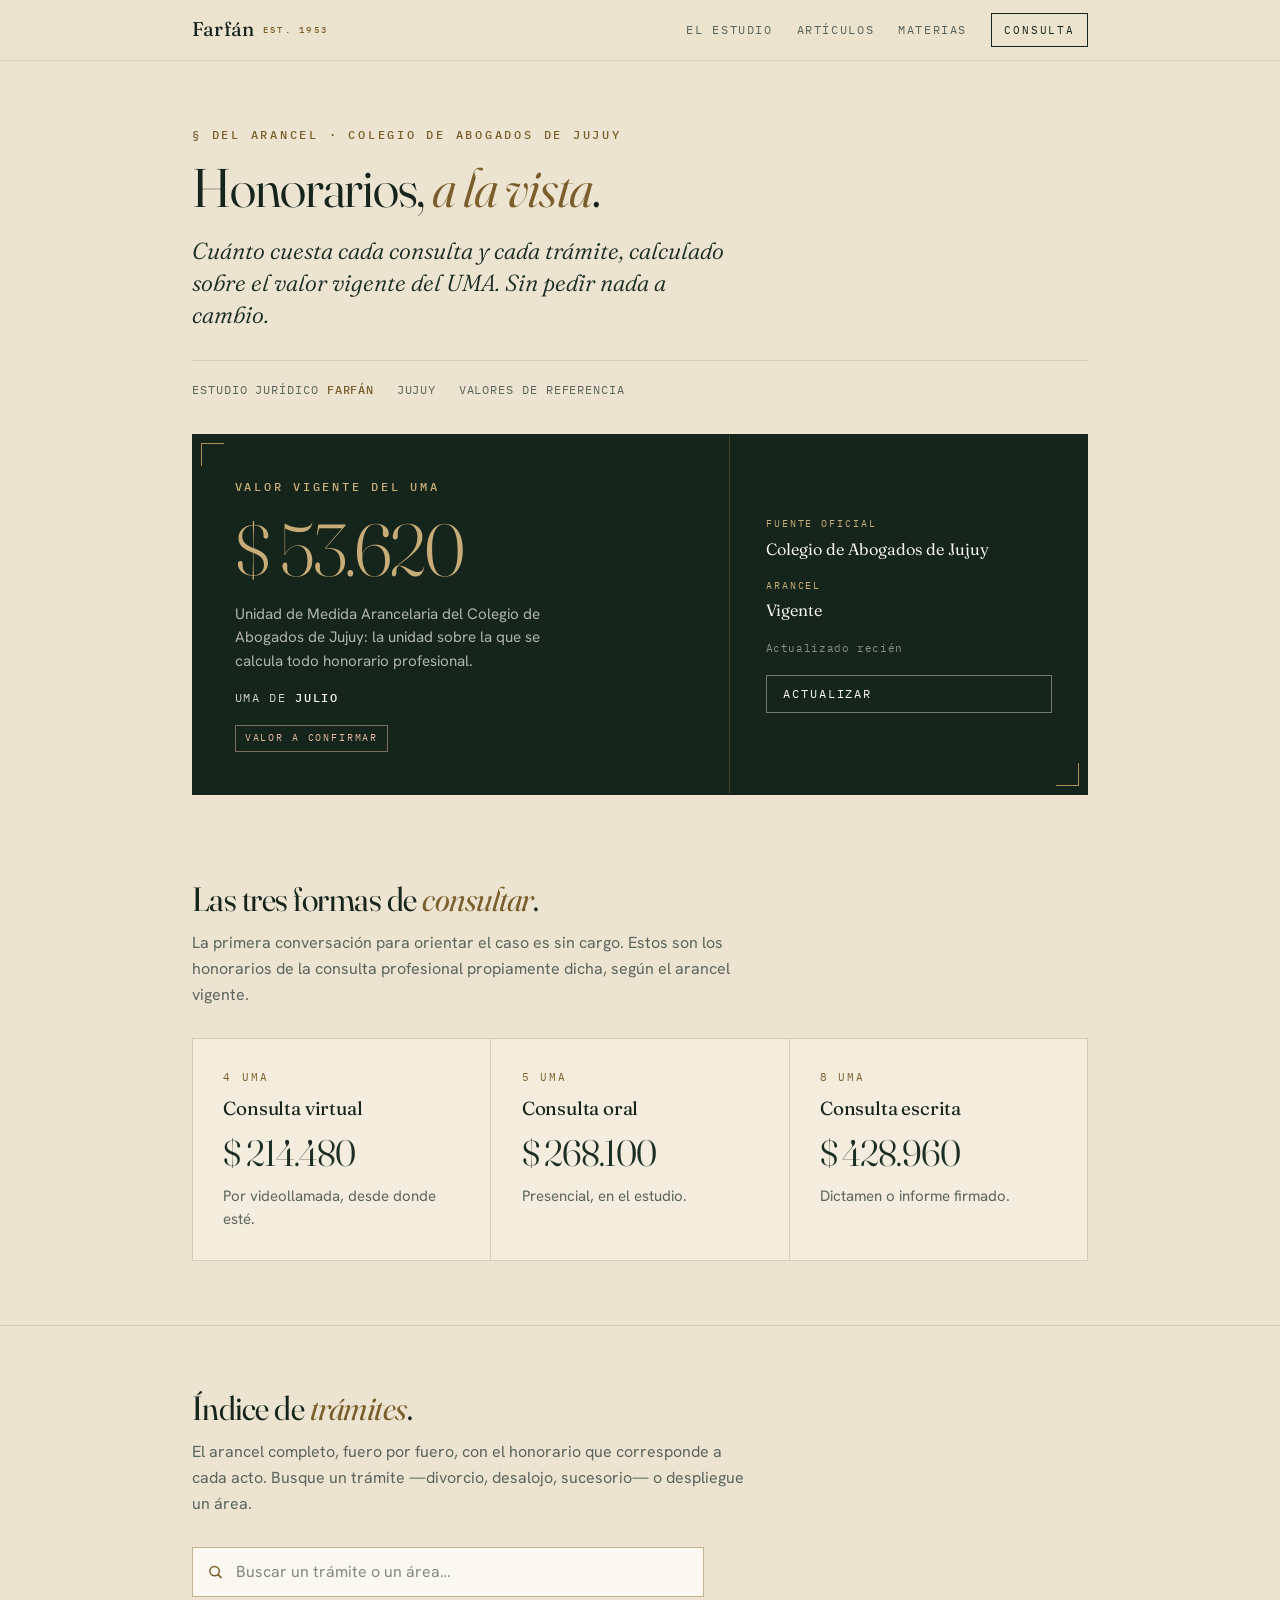
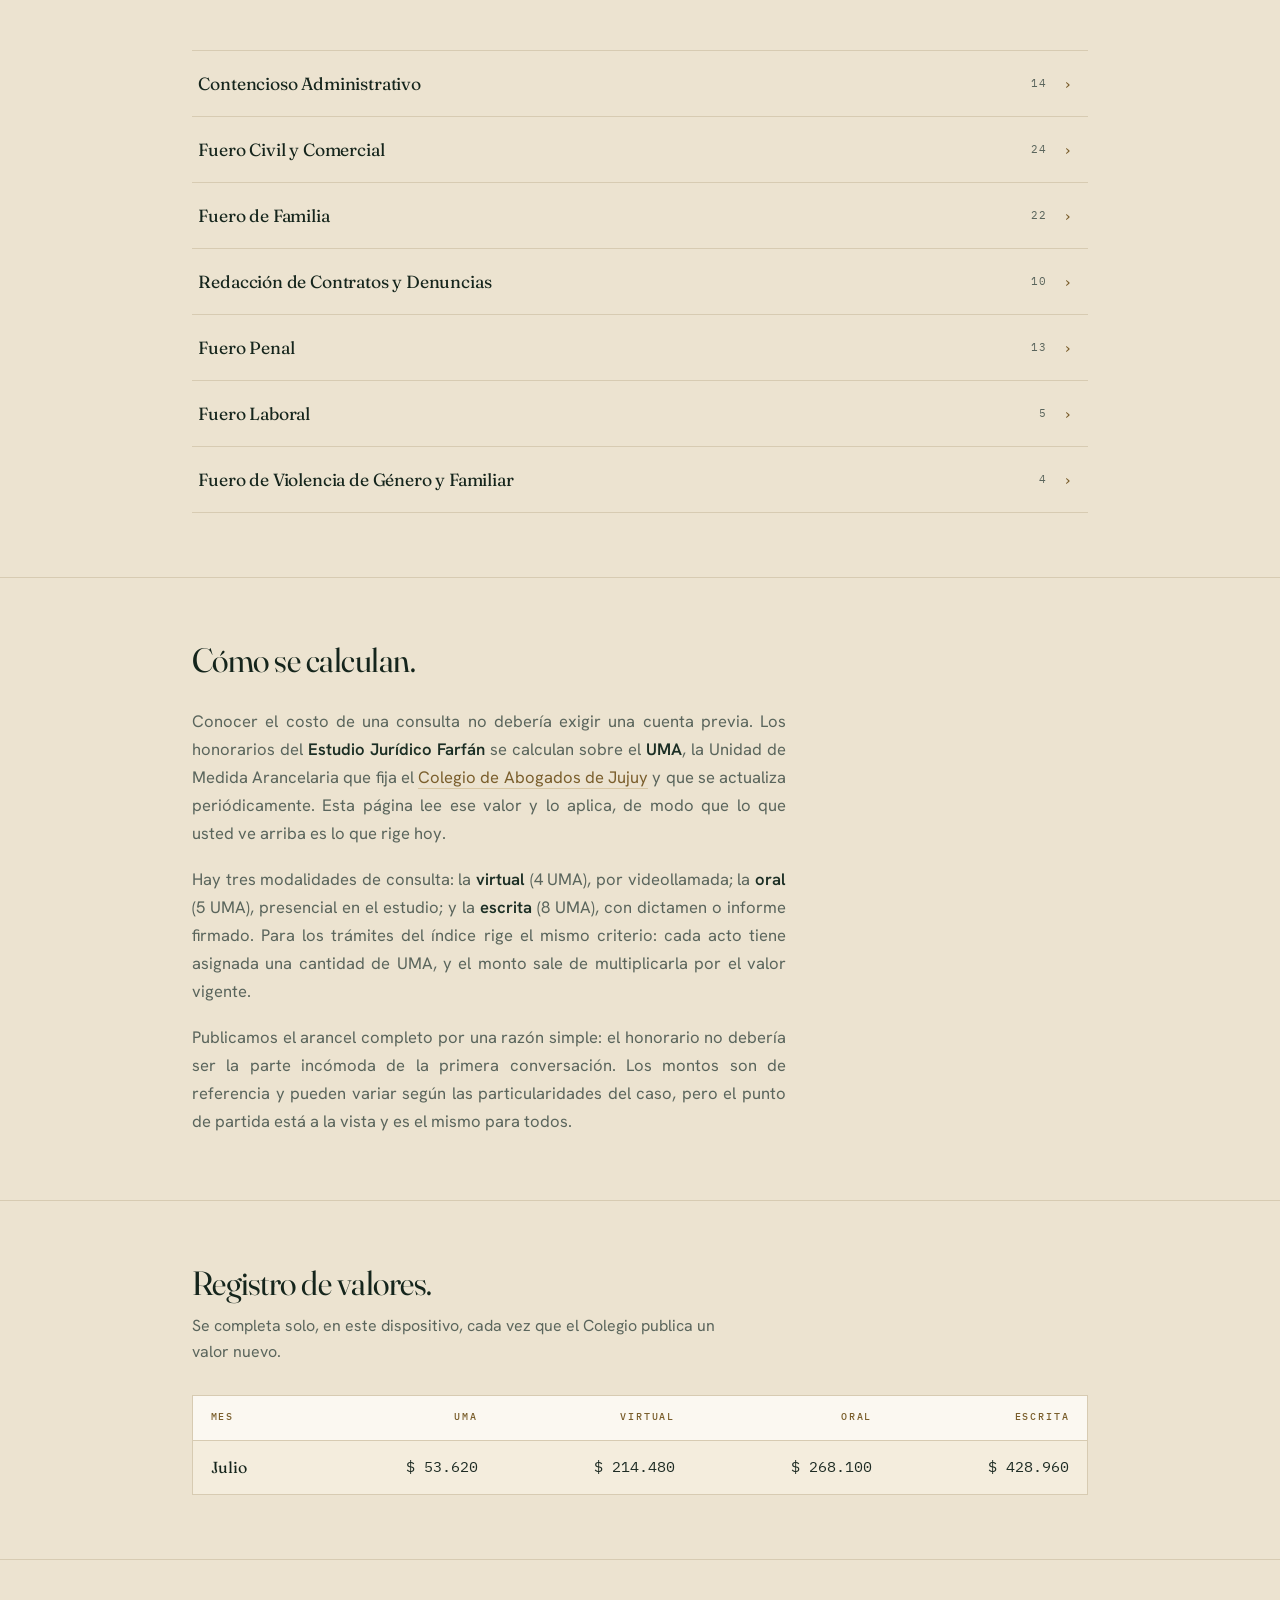
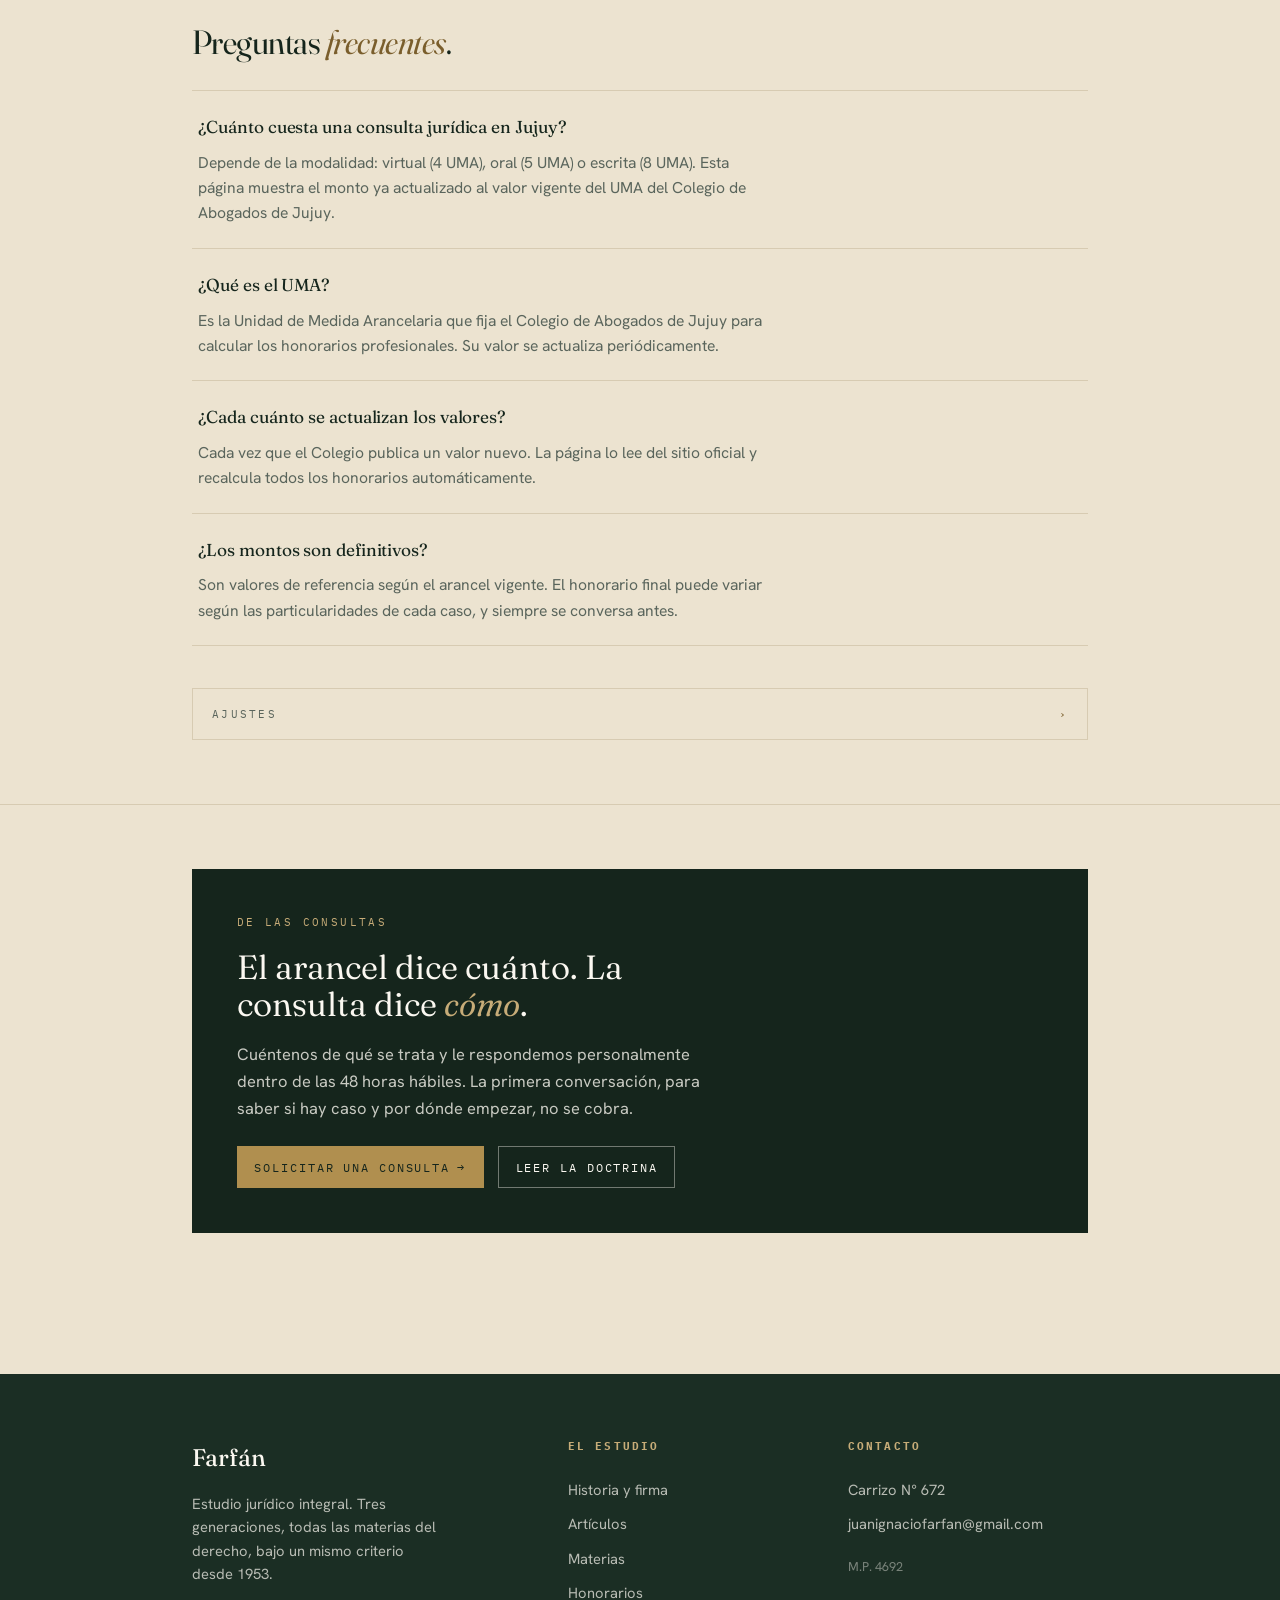
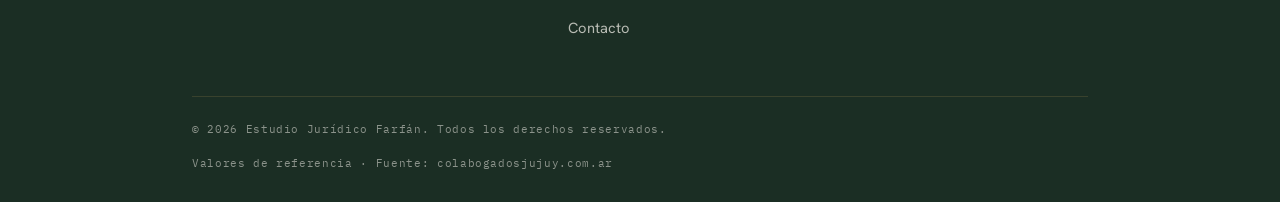
==== honorarios/index.html @ 2c1f92a2 "Sitio del estudio con el arancel unificado - /honorarios/: la app de honorarios portada al lenguaje " ====
<!doctype html>
<html lang="es-AR">
<head>
<meta charset="utf-8">
<meta name="viewport" content="width=device-width, initial-scale=1, viewport-fit=cover">
<meta name="color-scheme" content="light">
<title>Arancel y honorarios de consulta — Estudio Jurídico Farfán</title>
<meta name="description" content="Honorarios de consulta y de más de cien trámites, calculados sobre el valor vigente del UMA del Colegio de Abogados de Jujuy. Estudio Jurídico Farfán.">
<meta name="theme-color" content="#15251C">
<link rel="canonical" href="https://estudiofarfan.netlify.app/honorarios/">
<link rel="icon" href="data:image/svg+xml,%3Csvg%20xmlns='http://www.w3.org/2000/svg'%20viewBox='0%200%2064%2064'%3E%3Crect%20width='64'%20height='64'%20fill='%2315251C'/%3E%3Ctext%20x='32'%20y='45'%20font-family='Georgia,serif'%20font-size='40'%20fill='%23B08F4F'%20text-anchor='middle'%3EF%3C/text%3E%3C/svg%3E">

<!-- Open Graph / compartir -->
<meta property="og:type" content="website">
<meta property="og:site_name" content="Estudio Jurídico Farfán">
<meta property="og:locale" content="es_AR">
<meta property="og:title" content="Arancel y honorarios de consulta — Estudio Jurídico Farfán">
<meta property="og:description" content="Cuánto cuesta una consulta jurídica en Jujuy, según el valor vigente del UMA del Colegio de Abogados. Más de cien trámites con su honorario al día.">
<meta property="og:url" content="https://estudiofarfan.netlify.app/honorarios/">
<meta property="og:image" content="https://estudiofarfan.netlify.app/og-farfan.jpg">
<meta property="og:image:width" content="1200">
<meta property="og:image:height" content="630">
<meta name="twitter:card" content="summary_large_image">
<meta name="twitter:title" content="Arancel y honorarios de consulta — Estudio Jurídico Farfán">
<meta name="twitter:description" content="Honorarios de consulta y de más de cien trámites, sobre el valor vigente del UMA del Colegio de Abogados de Jujuy.">
<meta name="twitter:image" content="https://estudiofarfan.netlify.app/og-farfan.jpg">

<!-- Datos estructurados: estudio jurídico local -->
<script type="application/ld+json">
{
  "@context": "https://schema.org",
  "@type": "LegalService",
  "name": "Estudio Jurídico Farfán",
  "description": "Estudio jurídico integral en Jujuy desde 1953. Honorarios de consulta calculados según el valor vigente del UMA del Colegio de Abogados de Jujuy.",
  "url": "https://estudiofarfan.netlify.app/honorarios/",
  "areaServed": { "@type": "AdministrativeArea", "name": "Jujuy, Argentina" },
  "address": { "@type": "PostalAddress", "streetAddress": "Carrizo N° 672", "addressRegion": "Jujuy", "addressCountry": "AR" },
  "email": "juanignaciofarfan@gmail.com",
  "founder": { "@type": "Person", "name": "Ciro Alberto Farfán" },
  "foundingDate": "1953",
  "knowsLanguage": "es-AR"
}
</script>

<!-- Datos estructurados: preguntas frecuentes -->
<script type="application/ld+json">
{
  "@context": "https://schema.org",
  "@type": "FAQPage",
  "mainEntity": [
    {
      "@type": "Question",
      "name": "¿Cuánto cuesta una consulta jurídica en Jujuy?",
      "acceptedAnswer": { "@type": "Answer", "text": "Depende de la modalidad: virtual (4 UMA), oral (5 UMA) o escrita (8 UMA). El monto se calcula sobre el valor vigente del UMA del Colegio de Abogados de Jujuy." }
    },
    {
      "@type": "Question",
      "name": "¿Qué es el UMA?",
      "acceptedAnswer": { "@type": "Answer", "text": "Es la Unidad de Medida Arancelaria que fija el Colegio de Abogados de Jujuy para calcular los honorarios profesionales. Su valor se actualiza periódicamente." }
    },
    {
      "@type": "Question",
      "name": "¿Cada cuánto se actualizan los valores?",
      "acceptedAnswer": { "@type": "Answer", "text": "Cada vez que el Colegio publica un nuevo valor del UMA. Esta página lee el monto oficial y recalcula los honorarios automáticamente." }
    },
    {
      "@type": "Question",
      "name": "¿Los montos son definitivos?",
      "acceptedAnswer": { "@type": "Answer", "text": "Son valores de referencia según el arancel vigente. El honorario final puede variar según las particularidades de cada caso." }
    }
  ]
}
</script>

<!-- Instalable en el teléfono -->
<meta name="mobile-web-app-capable" content="yes">
<meta name="apple-mobile-web-app-capable" content="yes">
<meta name="apple-mobile-web-app-status-bar-style" content="default">
<meta name="apple-mobile-web-app-title" content="Arancel JF">
<meta name="application-name" content="Arancel JF">
<link rel="apple-touch-icon" href="icono.png">
<link rel="manifest" href="manifest.webmanifest">

<link rel="preconnect" href="https://fonts.googleapis.com">
<link rel="preconnect" href="https://fonts.gstatic.com" crossorigin>
<link href="https://fonts.googleapis.com/css2?family=Fraunces:ital,opsz,wght@0,9..144,300..600;1,9..144,300..500&family=Hanken+Grotesk:wght@300;400;500;600&family=IBM+Plex+Mono:wght@400;500&display=swap" rel="stylesheet">

<style>
/* ============ TOKENS (los mismos del sitio) ============ */
:root{
  --ink:#15251C;--ink-2:#1B2E24;--ink-3:#21372B;
  --parchment:#ECE3D0;--paper:#F4EDDD;--bone:#FBF8F1;
  --brass:#B08F4F;--brass-soft:#C7AC78;--brass-ink:#7A5E2C;--brass-line:rgba(176,143,79,.34);
  --text:#1E2C24;--text-soft:#5A655C;--line:#D7CBB2;--line-strong:#C5B693;
  --ease:cubic-bezier(.2,.6,.2,1);--maxw:64rem;--pad:clamp(1.25rem,5vw,4rem);
}

/* ============ RESET / BASE ============ */
*{box-sizing:border-box;margin:0;padding:0}
html{scroll-behavior:smooth;-webkit-text-size-adjust:100%}
body{background:var(--parchment);color:var(--text);
  font-family:"Hanken Grotesk",system-ui,sans-serif;
  font-size:clamp(1rem,.55rem + .6vw,1.0625rem);line-height:1.65;font-weight:400;
  -webkit-font-smoothing:antialiased;text-rendering:optimizeLegibility;overflow-x:hidden}
img{max-width:100%;display:block}
a{color:inherit;text-decoration:none}
::selection{background:var(--brass);color:var(--ink)}
[hidden]{display:none!important}
.serif{font-family:"Fraunces",Georgia,serif;font-optical-sizing:auto}
.mono{font-family:"IBM Plex Mono",ui-monospace,monospace}
.wrap{max-width:var(--maxw);margin-inline:auto;padding-inline:var(--pad)}

.skip{position:absolute;left:50%;top:-60px;transform:translateX(-50%);background:var(--ink);color:var(--bone);
  padding:.7rem 1.2rem;border-radius:2px;font-family:"IBM Plex Mono",monospace;font-size:.8rem;z-index:100;transition:top .2s}
.skip:focus{top:.6rem}

/* ============ HEADER ============ */
.doc-head{position:sticky;top:0;z-index:60;background:color-mix(in srgb,var(--parchment) 92%,transparent);
  backdrop-filter:blur(10px) saturate(1.2);border-bottom:1px solid var(--line)}
.doc-head-inner{max-width:var(--maxw);margin-inline:auto;padding:.8rem var(--pad);
  display:flex;align-items:center;justify-content:space-between;gap:1.2rem}
.brand{display:flex;align-items:baseline;gap:.55rem;font-family:"Fraunces",serif;font-weight:430;font-size:1.24rem;letter-spacing:.01em;color:var(--ink)}
.brand small{font-family:"IBM Plex Mono",monospace;font-size:.58rem;letter-spacing:.24em;text-transform:uppercase;color:var(--brass-ink);align-self:center}
.head-side{display:flex;align-items:center;gap:1.5rem}
.head-nav{display:flex;gap:1.5rem}
.head-nav a{font-family:"IBM Plex Mono",monospace;font-size:.72rem;letter-spacing:.14em;text-transform:uppercase;color:var(--text-soft);transition:color .25s}
.head-nav a:hover{color:var(--brass-ink)}
.head-cta{font-family:"IBM Plex Mono",monospace;font-size:.7rem;letter-spacing:.16em;text-transform:uppercase;
  border:1px solid var(--ink);color:var(--ink);padding:.6em 1.1em;transition:background .3s var(--ease),color .3s var(--ease)}
.head-cta:hover{background:var(--ink);color:var(--bone)}

/* ============ TIPOS ============ */
.eyebrow{font-family:"IBM Plex Mono",monospace;font-size:.72rem;letter-spacing:.24em;text-transform:uppercase;color:var(--brass-ink);font-weight:500}
.doc-title{font-family:"Fraunces",serif;font-weight:350;font-variation-settings:"opsz" 144;
  font-size:clamp(2.1rem,1.3rem + 3.4vw,3.4rem);line-height:1.03;letter-spacing:-.02em;color:var(--ink);margin-top:1rem}
.doc-title em{font-style:italic;color:var(--brass-ink)}
.doc-deck{margin-top:1.2rem;font-family:"Fraunces",serif;font-weight:330;font-style:italic;
  font-size:clamp(1.15rem,.9rem + .8vw,1.45rem);line-height:1.38;color:var(--ink-2);max-width:36ch}
.section-title{font-family:"Fraunces",serif;font-weight:390;font-variation-settings:"opsz" 100;
  font-size:clamp(1.5rem,1.1rem + 1.4vw,2.1rem);line-height:1.1;letter-spacing:-.015em;color:var(--ink)}
.section-title em{font-style:italic;color:var(--brass-ink)}
.section-note{margin-top:.7rem;color:var(--text-soft);max-width:62ch;font-size:1rem}
.block{padding-block:clamp(2.6rem,5vw,4rem)}
.block + .block{border-top:1px solid var(--line)}
.block-head{margin-bottom:1.8rem}

/* ============ MASTHEAD ============ */
.masthead{padding-block:clamp(2.4rem,5vw,4rem) 0}
.doc-meta{margin-top:1.8rem;padding-top:1.2rem;border-top:1px solid var(--line);
  display:flex;flex-wrap:wrap;gap:.6rem 1.4rem;font-family:"IBM Plex Mono",monospace;
  font-size:.72rem;letter-spacing:.08em;text-transform:uppercase;color:var(--text-soft)}
.doc-meta b{color:var(--brass-ink);font-weight:500}

/* ============ FICHA DEL ARANCEL ============ */
.ficha{position:relative;margin-top:2.2rem;background:var(--ink);color:var(--bone);
  border:1px solid var(--ink);display:grid;grid-template-columns:1.5fr 1fr}
.ficha::before,.ficha::after{content:"";position:absolute;width:22px;height:22px;border:1px solid var(--brass);pointer-events:none}
.ficha::before{top:8px;left:8px;border-right:0;border-bottom:0}
.ficha::after{bottom:8px;right:8px;border-left:0;border-top:0}
.ficha-main{padding:clamp(1.8rem,4vw,2.6rem)}
.ficha .eyebrow{color:var(--brass-soft)}
.uma-value{font-family:"Fraunces",serif;font-weight:300;font-variation-settings:"opsz" 144;
  font-size:clamp(2.9rem,1.4rem + 6vw,4.6rem);line-height:1;letter-spacing:-.03em;
  color:var(--brass-soft);margin-top:1.1rem}
.uma-value.bump{animation:bump .5s var(--ease)}
.uma-label{margin-top:1rem;font-size:.95rem;line-height:1.55;color:rgba(251,248,241,.68);max-width:34ch}
.uma-month{margin-top:.9rem;font-family:"IBM Plex Mono",monospace;font-size:.74rem;letter-spacing:.14em;text-transform:uppercase;color:rgba(251,248,241,.8)}
.uma-month strong{color:var(--bone);font-weight:500}
.badge{display:inline-flex;align-items:center;margin-top:1.1rem;
  font-family:"IBM Plex Mono",monospace;font-size:.64rem;letter-spacing:.18em;text-transform:uppercase;
  padding:.42em .9em;border:1px solid var(--brass-line);color:var(--brass-soft)}
.badge.warn{border-color:rgba(228,183,160,.5);color:#E4B7A0}
.badge.ok{border-color:var(--brass-line);color:var(--brass-soft)}
.ficha-cite{border-left:1px solid rgba(176,143,79,.28);padding:clamp(1.6rem,3.4vw,2.2rem);
  display:flex;flex-direction:column;gap:1.15rem;justify-content:center}
.cite-row{display:grid;gap:.3rem}
.cite-k{font-family:"IBM Plex Mono",monospace;font-size:.62rem;letter-spacing:.2em;text-transform:uppercase;color:var(--brass-soft)}
.cite-v{font-family:"Fraunces",serif;font-size:1.02rem;font-weight:360;color:var(--bone);line-height:1.35}
.updated{font-family:"IBM Plex Mono",monospace;font-size:.66rem;letter-spacing:.06em;color:rgba(251,248,241,.5)}

/* ============ BOTONES ============ */
.btn{font-family:"IBM Plex Mono",monospace;font-size:.74rem;letter-spacing:.16em;text-transform:uppercase;
  display:inline-flex;align-items:center;gap:.6em;padding:.85em 1.4em;border:1px solid;background:transparent;
  transition:background .3s var(--ease),color .3s var(--ease),border-color .3s var(--ease);cursor:pointer}
.btn .arr{transition:transform .3s var(--ease)}
.btn:hover .arr{transform:translateX(4px)}
.btn-brass{background:var(--brass);color:var(--ink);border-color:var(--brass)}
.btn-brass:hover{background:transparent;color:var(--brass-soft)}
.btn-ghost{color:var(--bone);border-color:rgba(251,248,241,.4)}
.btn-ghost:hover{border-color:var(--brass-soft);color:var(--brass-soft)}
.btn-line{color:var(--ink);border-color:var(--line-strong)}
.btn-line:hover{background:var(--ink);border-color:var(--ink);color:var(--bone)}
.btn:disabled{opacity:.5;cursor:default}

/* ============ INSTALAR ============ */
.install-wrap{margin-top:1.4rem;display:flex;flex-wrap:wrap;align-items:center;gap:.9rem}
.ios-hint{font-family:"IBM Plex Mono",monospace;font-size:.68rem;letter-spacing:.04em;color:var(--text-soft)}

/* ============ TARIFAS ============ */
.cards{margin-top:.4rem;display:grid;grid-template-columns:repeat(3,1fr);gap:1px;
  background:var(--line);border:1px solid var(--line)}
.card{background:var(--paper);padding:clamp(1.4rem,3vw,1.9rem);display:flex;flex-direction:column;
  transition:background-color .35s var(--ease)}
.card:hover{background:var(--bone)}
.card .tag{font-family:"IBM Plex Mono",monospace;font-size:.66rem;letter-spacing:.2em;text-transform:uppercase;color:var(--brass-ink)}
.card h3{margin-top:.75rem;font-family:"Fraunces",serif;font-weight:410;font-size:1.18rem;letter-spacing:-.01em;color:var(--ink);line-height:1.2}
.card .monto{margin-top:.9rem;font-family:"Fraunces",serif;font-weight:340;font-variation-settings:"opsz" 144;
  font-size:clamp(1.7rem,1.2rem + 1.6vw,2.3rem);line-height:1;letter-spacing:-.025em;color:var(--ink-2)}
.card .desc{margin-top:.8rem;font-size:.94rem;color:var(--text-soft);line-height:1.5}

/* ============ BUSCADOR ============ */
.catalog-search{position:relative;max-width:32rem}
.catalog-search input{width:100%;font-family:"Hanken Grotesk",sans-serif;font-size:1rem;color:var(--text);
  background:var(--bone);border:1px solid var(--line-strong);padding:.85rem 2.6rem .85rem 2.7rem;
  transition:border-color .25s var(--ease)}
.catalog-search input::placeholder{color:var(--text-soft);opacity:.75}
.catalog-search input:focus{outline:none;border-color:var(--brass)}
.search-icon{position:absolute;left:1rem;top:50%;transform:translateY(-50%);color:var(--brass-ink);pointer-events:none}
.search-clear{position:absolute;right:.55rem;top:50%;transform:translateY(-50%);border:0;background:none;cursor:pointer;
  color:var(--text-soft);font-size:1.15rem;line-height:1;padding:.45rem .6rem;transition:color .2s}
.search-clear:hover{color:var(--ink)}
.search-count{margin-top:.7rem;min-height:1.2rem;font-family:"IBM Plex Mono",monospace;font-size:.7rem;letter-spacing:.08em;color:var(--brass-ink)}

/* ============ CATÁLOGO ============ */
.servicios-catalog{margin-top:1.4rem;border-top:1px solid var(--line)}
.area-panel{border-bottom:1px solid var(--line);position:relative;scroll-margin-top:4.5rem;transition:background-color .35s var(--ease)}
.area-panel:hover{background:var(--paper)}
.area-panel::before{content:"";position:absolute;left:-1px;top:0;bottom:0;width:2px;background:var(--brass);
  transform:scaleY(0);transform-origin:top;transition:transform .4s var(--ease)}
.area-panel:hover::before,.area-panel[open]::before{transform:scaleY(1)}
.area-header{list-style:none;cursor:pointer;padding:1.25rem 1rem 1.25rem .4rem;
  display:flex;align-items:center;justify-content:space-between;gap:1.2rem}
.area-header::-webkit-details-marker{display:none}
.area-header::marker{content:""}
.area-name{font-family:"Fraunces",serif;font-weight:400;font-size:1.1rem;letter-spacing:-.01em;color:var(--ink);line-height:1.2}
.area-meta{display:flex;align-items:center;gap:1rem;flex:0 0 auto}
.area-count{font-family:"IBM Plex Mono",monospace;font-size:.7rem;letter-spacing:.1em;color:var(--text-soft)}
.area-chev{font-family:"IBM Plex Mono",monospace;font-size:.95rem;color:var(--brass-ink);transition:transform .3s var(--ease)}
.area-panel[open] > .area-header .area-chev{transform:rotate(90deg)}
.area-body{padding:.2rem 0 1rem;animation:artIn .4s var(--ease)}
.servicio-item{display:flex;justify-content:space-between;align-items:baseline;gap:1.4rem;
  padding:.7rem 1rem .7rem .4rem;border-top:1px solid var(--line)}
.servicio-nombre{font-size:.98rem;color:var(--text);line-height:1.4}
.servicio-nota{margin-top:.2rem;font-family:"IBM Plex Mono",monospace;font-size:.68rem;line-height:1.5;letter-spacing:.02em;color:var(--text-soft)}
.servicio-precio{font-family:"IBM Plex Mono",monospace;font-size:.86rem;letter-spacing:-.01em;color:var(--brass-ink);white-space:nowrap}
.catalog-empty{padding:2rem .4rem;font-family:"IBM Plex Mono",monospace;font-size:.78rem;letter-spacing:.04em;color:var(--text-soft)}
mark{background:rgba(176,143,79,.28);color:var(--ink);padding:0 .12em}
@keyframes artIn{from{opacity:0;transform:translateY(-5px)}to{opacity:1;transform:none}}

/* ============ PROSA + FAQ ============ */
.prose{max-width:66ch;display:grid;gap:1.15rem;color:var(--text-soft);font-size:1.04rem;line-height:1.68}
.prose strong{font-weight:600;color:var(--ink-2)}
.prose a{color:var(--brass-ink);border-bottom:1px solid var(--brass-line)}
.prose a:hover{border-bottom-color:var(--brass)}
.faq{margin-top:.4rem;border-top:1px solid var(--line)}
.qa{padding:1.4rem .4rem;border-bottom:1px solid var(--line)}
.qa h3{font-family:"Fraunces",serif;font-weight:400;font-size:1.08rem;color:var(--ink);letter-spacing:-.005em}
.qa p{margin-top:.5rem;color:var(--text-soft);font-size:.98rem;line-height:1.6;max-width:64ch}

/* ============ REGISTRO ============ */
.table-wrap{border:1px solid var(--line);overflow-x:auto}
table{width:100%;border-collapse:collapse;font-size:.92rem;background:var(--paper);min-width:34rem}
th,td{padding:.85rem 1.1rem;text-align:right}
th:first-child,td:first-child{text-align:left}
thead th{font-family:"IBM Plex Mono",monospace;font-weight:500;font-size:.64rem;letter-spacing:.18em;text-transform:uppercase;
  color:var(--brass-ink);background:var(--bone);border-bottom:1px solid var(--line)}
tbody td{border-bottom:1px solid var(--line);color:var(--text-soft)}
tbody tr:last-child td{border-bottom:0}
tbody tr{transition:background-color .25s var(--ease)}
tbody tr:hover{background:var(--bone)}
tbody td.num{font-family:"IBM Plex Mono",monospace;color:var(--text)}
tbody td:first-child{font-family:"Fraunces",serif;font-size:1rem;color:var(--ink)}
.hist-empty{padding:1.6rem 1.1rem!important;text-align:center!important;font-family:"IBM Plex Mono",monospace;font-size:.74rem;letter-spacing:.05em;color:var(--text-soft)}

/* ============ AJUSTES ============ */
.settings{margin-top:2.6rem;border:1px solid var(--line)}
.settings > summary{list-style:none;cursor:pointer;padding:1rem 1.2rem;display:flex;align-items:center;justify-content:space-between;
  font-family:"IBM Plex Mono",monospace;font-size:.7rem;letter-spacing:.2em;text-transform:uppercase;color:var(--text-soft)}
.settings > summary::-webkit-details-marker{display:none}
.settings > summary::marker{content:""}
.settings > summary .chev{color:var(--brass-ink);transition:transform .3s var(--ease)}
.settings[open] > summary .chev{transform:rotate(90deg)}
.settings-body{padding:.4rem 1.2rem 1.6rem;border-top:1px solid var(--line);display:grid;gap:1.6rem}
.field{display:grid;gap:.5rem}
.field label,.field .lbl{font-family:"IBM Plex Mono",monospace;font-size:.66rem;letter-spacing:.16em;text-transform:uppercase;color:var(--brass-ink)}
.field input{width:100%;font-family:"Hanken Grotesk",sans-serif;font-size:1rem;color:var(--text);
  background:var(--bone);border:1px solid var(--line-strong);padding:.7rem .9rem;transition:border-color .25s var(--ease)}
.field input:focus{outline:none;border-color:var(--brass)}
.hint{font-size:.88rem;color:var(--text-soft);line-height:1.5}
.hint a{color:var(--brass-ink);border-bottom:1px solid var(--brass-line)}
.inline{display:flex;gap:.7rem;align-items:flex-end;flex-wrap:wrap}
.inline .grow{flex:1 1 12rem}
.key-status{font-family:"IBM Plex Mono",monospace;font-size:.78rem;color:var(--text-soft)}

/* ============ CTA ============ */
.doc-cta{background:var(--ink);color:var(--bone);padding:clamp(1.9rem,4vw,2.8rem);display:grid;gap:1.1rem}
.doc-cta .k{font-family:"IBM Plex Mono",monospace;font-size:.68rem;letter-spacing:.22em;text-transform:uppercase;color:var(--brass-soft)}
.doc-cta h2{font-family:"Fraunces",serif;font-weight:360;font-size:clamp(1.5rem,1.1rem + 1.4vw,2.1rem);line-height:1.1;color:var(--bone);max-width:24ch}
.doc-cta h2 em{font-style:italic;color:var(--brass-soft)}
.doc-cta p{color:rgba(251,248,241,.78);max-width:52ch}
.cta-actions{margin-top:.4rem;display:flex;flex-wrap:wrap;gap:.9rem}

/* ============ FOOTER ============ */
.site-foot{background:var(--ink-2);color:rgba(251,248,241,.7);padding-block:clamp(3rem,5vw,4.2rem) 1.8rem;margin-top:clamp(3rem,6vw,5rem)}
.foot-top{display:grid;grid-template-columns:1.4fr 1fr 1fr;gap:2.5rem}
.foot-brand .b{font-family:"Fraunces",serif;font-size:1.5rem;font-weight:430;color:var(--bone)}
.foot-brand p{margin-top:.9rem;max-width:32ch;font-size:.92rem;line-height:1.6}
.foot-col h4{font-family:"IBM Plex Mono",monospace;font-size:.66rem;letter-spacing:.2em;text-transform:uppercase;color:var(--brass-soft);margin-bottom:1.1rem}
.foot-col a,.foot-col p{display:block;font-size:.92rem;padding-block:.32rem;transition:color .25s}
.foot-col a:hover{color:var(--brass-soft)}
.foot-bar{margin-top:clamp(2.2rem,4vw,3.4rem);padding-top:1.5rem;border-top:1px solid rgba(176,143,79,.2);
  display:flex;flex-wrap:wrap;justify-content:space-between;gap:1rem;
  font-family:"IBM Plex Mono",monospace;font-size:.68rem;letter-spacing:.06em;color:rgba(251,248,241,.5)}

/* ============ MODAL ============ */
.overlay{position:fixed;inset:0;background:rgba(21,37,28,.55);backdrop-filter:blur(3px);
  display:none;align-items:center;justify-content:center;padding:1.2rem;z-index:90}
.overlay.show{display:flex;animation:fade .2s ease}
.modal{width:100%;max-width:30rem;background:var(--parchment);border:1px solid var(--line-strong);padding:clamp(1.6rem,4vw,2.2rem);
  display:grid;gap:1rem;animation:rise .35s var(--ease) both}
.modal h2{font-family:"Fraunces",serif;font-weight:390;font-size:1.5rem;letter-spacing:-.01em;color:var(--ink)}
.modal p{font-size:.95rem;color:var(--text-soft);line-height:1.6}
.modal .actions{display:flex;gap:.7rem;justify-content:flex-end;flex-wrap:wrap;margin-top:.4rem}

/* ============ TOAST ============ */
.toast{position:fixed;left:50%;bottom:1.6rem;transform:translateX(-50%) translateY(14px);
  background:var(--ink);color:var(--bone);font-family:"IBM Plex Mono",monospace;font-size:.74rem;letter-spacing:.06em;
  padding:.8rem 1.2rem;border:1px solid var(--brass-line);opacity:0;pointer-events:none;z-index:95;max-width:90vw;
  transition:opacity .25s ease,transform .25s var(--ease)}
.toast.show{opacity:1;transform:translateX(-50%) translateY(0)}

/* ============ ESQUELETO DE CARGA ============ */
.is-loading .uma-value{color:transparent;background:linear-gradient(90deg,rgba(251,248,241,.06),rgba(251,248,241,.16),rgba(251,248,241,.06));
  background-size:200% 100%;animation:pulse 1.2s ease-in-out infinite}
.card.is-loading .monto{color:transparent;background:linear-gradient(90deg,#e6dcc4,#f2eadb,#e6dcc4);
  background-size:200% 100%;animation:pulse 1.2s ease-in-out infinite}
@keyframes pulse{0%{background-position:200% 0}100%{background-position:-200% 0}}
@keyframes bump{0%{opacity:.45;transform:translateY(3px)}100%{opacity:1;transform:none}}
@keyframes fade{from{opacity:0}to{opacity:1}}
@keyframes rise{from{opacity:0;transform:translateY(12px)}to{opacity:1;transform:none}}

/* ============ JUSTIFICADO ============ */
/* Sólo prosa corrida de medida suficiente; el resto queda en bandera. */
.prose p{text-align:justify;text-justify:inter-word;hyphens:auto;-webkit-hyphens:auto;hyphenate-limit-chars:6 3 3}

/* ============ FOCUS / MOVIMIENTO ============ */
a:focus-visible,button:focus-visible,input:focus-visible,summary:focus-visible{outline:2px solid var(--brass);outline-offset:3px;border-radius:1px}
.reveal-ready .reveal{opacity:0;transform:translateY(18px);transition:opacity .7s var(--ease),transform .7s var(--ease)}
.reveal-ready .reveal.in{opacity:1;transform:none}
@media (prefers-reduced-motion:reduce){
  html{scroll-behavior:auto}
  *{animation:none!important;transition:none!important}
  .reveal{opacity:1!important;transform:none!important}
}

/* ============ RESPONSIVE ============ */
@media (max-width:880px){
  .head-nav{display:none}
  .ficha{grid-template-columns:1fr}
  .ficha-cite{border-left:0;border-top:1px solid rgba(176,143,79,.28)}
  .cards{grid-template-columns:1fr}
  .foot-top{grid-template-columns:1fr 1fr}
}
@media (max-width:560px){
  .brand small{display:none}
  .servicio-item{flex-direction:column;align-items:flex-start;gap:.3rem}
  .foot-top{grid-template-columns:1fr}
  .prose p{hyphenate-limit-chars:5 2 2;overflow-wrap:break-word}
}
</style>
</head>
<body id="top">

<a class="skip" href="#tarifas">Saltar a los honorarios</a>

<header class="doc-head">
  <div class="doc-head-inner">
    <a class="brand" href="/" aria-label="Estudio Jurídico Farfán, inicio">Farfán <small>est. 1953</small></a>
    <div class="head-side">
      <nav class="head-nav" aria-label="Secciones del sitio">
        <a href="/#estudio">El estudio</a>
        <a href="/#articulos">Artículos</a>
        <a href="/#materias">Materias</a>
      </nav>
      <a class="head-cta" href="/#contacto">Consulta</a>
    </div>
  </div>
</header>

<main>

  <!-- ============ MASTHEAD ============ -->
  <div class="masthead">
    <div class="wrap">
      <p class="eyebrow">§ Del arancel · Colegio de Abogados de Jujuy</p>
      <h1 class="doc-title">Honorarios, <em>a la vista</em>.</h1>
      <p class="doc-deck">Cuánto cuesta cada consulta y cada trámite, calculado sobre el valor vigente del UMA. Sin pedir nada a cambio.</p>
      <div class="doc-meta">
        <span>Estudio Jurídico <b>Farfán</b></span>
        <span>Jujuy</span>
        <span>Valores de referencia</span>
      </div>

      <!-- Ficha del arancel -->
      <section class="ficha" id="panel" aria-live="polite" aria-label="Valor vigente del UMA">
        <div class="ficha-main">
          <p class="eyebrow">Valor vigente del UMA</p>
          <div class="uma-value" id="umaValor">—</div>
          <p class="uma-label">Unidad de Medida Arancelaria del Colegio de Abogados de Jujuy: la unidad sobre la que se calcula todo honorario profesional.</p>
          <p class="uma-month" id="umaMes"></p>
          <span class="badge" id="umaBadge" hidden>Cargando</span>
        </div>
        <aside class="ficha-cite">
          <div class="cite-row">
            <span class="cite-k">Fuente oficial</span>
            <span class="cite-v">Colegio de Abogados de Jujuy</span>
          </div>
          <div class="cite-row">
            <span class="cite-k">Arancel</span>
            <span class="cite-v">Vigente</span>
          </div>
          <span class="updated" id="umaUpdated"></span>
          <button class="btn btn-ghost" id="btnActualizar" type="button">Actualizar</button>
        </aside>
      </section>

      <div class="install-wrap">
        <button class="btn btn-line" id="btnInstall" type="button" hidden>Instalar en el teléfono</button>
        <p class="ios-hint" id="iosHint" hidden>Para instalarlo: toque Compartir y luego “Agregar a inicio”.</p>
      </div>
    </div>
  </div>

  <!-- ============ TARIFAS ============ -->
  <section class="block" id="tarifas" style="scroll-margin-top:4.5rem">
    <div class="wrap">
      <div class="block-head reveal">
        <h2 class="section-title">Las tres formas de <em>consultar</em>.</h2>
        <p class="section-note">La primera conversación para orientar el caso es sin cargo. Estos son los honorarios de la consulta profesional propiamente dicha, según el arancel vigente.</p>
      </div>
      <div class="cards reveal" id="cards">
        <article class="card">
          <span class="tag">4 UMA</span>
          <h3>Consulta virtual</h3>
          <div class="monto" id="monto-virtual">—</div>
          <p class="desc">Por videollamada, desde donde esté.</p>
        </article>
        <article class="card">
          <span class="tag">5 UMA</span>
          <h3>Consulta oral</h3>
          <div class="monto" id="monto-oral">—</div>
          <p class="desc">Presencial, en el estudio.</p>
        </article>
        <article class="card">
          <span class="tag">8 UMA</span>
          <h3>Consulta escrita</h3>
          <div class="monto" id="monto-escrita">—</div>
          <p class="desc">Dictamen o informe firmado.</p>
        </article>
      </div>
    </div>
  </section>

  <!-- ============ CATÁLOGO ============ -->
  <section class="block" id="catalogo" style="scroll-margin-top:4.5rem">
    <div class="wrap">
      <div class="block-head reveal">
        <h2 class="section-title">Índice de <em>trámites</em>.</h2>
        <p class="section-note">El arancel completo, fuero por fuero, con el honorario que corresponde a cada acto. Busque un trámite —divorcio, desalojo, sucesorio— o despliegue un área.</p>
      </div>
      <div class="reveal" id="catalogSearchWrap" hidden>
        <div class="catalog-search">
          <svg class="search-icon" width="15" height="15" viewBox="0 0 16 16" fill="none" aria-hidden="true">
            <circle cx="7" cy="7" r="5" stroke="currentColor" stroke-width="1.6"/>
            <path d="M10.8 10.8L14 14" stroke="currentColor" stroke-width="1.6" stroke-linecap="round"/>
          </svg>
          <input type="text" id="catalogSearch" placeholder="Buscar un trámite o un área…"
                 autocomplete="off" spellcheck="false" aria-label="Buscar servicio o área">
          <button class="search-clear" id="btnClearSearch" type="button" aria-label="Borrar búsqueda" hidden>×</button>
        </div>
        <p class="search-count" id="searchCount" role="status" aria-live="polite"></p>
      </div>
      <div class="servicios-catalog reveal" id="serviciosCatalog"></div>
    </div>
  </section>

  <!-- ============ CÓMO SE CALCULA ============ -->
  <section class="block">
    <div class="wrap">
      <div class="block-head reveal">
        <h2 class="section-title">Cómo se calculan.</h2>
      </div>
      <div class="prose reveal">
        <p>Conocer el costo de una consulta no debería exigir una cuenta previa. Los honorarios del <strong>Estudio Jurídico Farfán</strong> se calculan sobre el <strong>UMA</strong>, la Unidad de Medida Arancelaria que fija el <a href="https://colabogadosjujuy.com.ar/" target="_blank" rel="noopener">Colegio de Abogados de Jujuy</a> y que se actualiza periódicamente. Esta página lee ese valor y lo aplica, de modo que lo que usted ve arriba es lo que rige hoy.</p>
        <p>Hay tres modalidades de consulta: la <strong>virtual</strong> (4 UMA), por videollamada; la <strong>oral</strong> (5 UMA), presencial en el estudio; y la <strong>escrita</strong> (8 UMA), con dictamen o informe firmado. Para los trámites del índice rige el mismo criterio: cada acto tiene asignada una cantidad de UMA, y el monto sale de multiplicarla por el valor vigente.</p>
        <p>Publicamos el arancel completo por una razón simple: el honorario no debería ser la parte incómoda de la primera conversación. Los montos son de referencia y pueden variar según las particularidades del caso, pero el punto de partida está a la vista y es el mismo para todos.</p>
      </div>
    </div>
  </section>

  <!-- ============ REGISTRO ============ -->
  <section class="block">
    <div class="wrap">
      <div class="block-head reveal">
        <h2 class="section-title">Registro de valores.</h2>
        <p class="section-note">Se completa solo, en este dispositivo, cada vez que el Colegio publica un valor nuevo.</p>
      </div>
      <div class="table-wrap reveal">
        <table>
          <thead>
            <tr>
              <th scope="col">Mes</th>
              <th scope="col" class="num">UMA</th>
              <th scope="col" class="num">Virtual</th>
              <th scope="col" class="num">Oral</th>
              <th scope="col" class="num">Escrita</th>
            </tr>
          </thead>
          <tbody id="histBody">
            <tr><td class="hist-empty" colspan="5">Todavía no hay valores registrados.</td></tr>
          </tbody>
        </table>
      </div>
    </div>
  </section>

  <!-- ============ PREGUNTAS ============ -->
  <section class="block">
    <div class="wrap">
      <div class="block-head reveal">
        <h2 class="section-title">Preguntas <em>frecuentes</em>.</h2>
      </div>
      <div class="faq reveal">
        <div class="qa">
          <h3>¿Cuánto cuesta una consulta jurídica en Jujuy?</h3>
          <p>Depende de la modalidad: virtual (4 UMA), oral (5 UMA) o escrita (8 UMA). Esta página muestra el monto ya actualizado al valor vigente del UMA del Colegio de Abogados de Jujuy.</p>
        </div>
        <div class="qa">
          <h3>¿Qué es el UMA?</h3>
          <p>Es la Unidad de Medida Arancelaria que fija el Colegio de Abogados de Jujuy para calcular los honorarios profesionales. Su valor se actualiza periódicamente.</p>
        </div>
        <div class="qa">
          <h3>¿Cada cuánto se actualizan los valores?</h3>
          <p>Cada vez que el Colegio publica un valor nuevo. La página lo lee del sitio oficial y recalcula todos los honorarios automáticamente.</p>
        </div>
        <div class="qa">
          <h3>¿Los montos son definitivos?</h3>
          <p>Son valores de referencia según el arancel vigente. El honorario final puede variar según las particularidades de cada caso, y siempre se conversa antes.</p>
        </div>
      </div>

      <!-- Ajustes (uso interno del estudio) -->
      <details class="settings reveal">
        <summary>Ajustes <span class="chev" aria-hidden="true">›</span></summary>
        <div class="settings-body">
          <div class="field">
            <label for="manualInput">Ingresar el UMA manualmente</label>
            <div class="inline">
              <div class="grow">
                <input type="number" id="manualInput" inputmode="numeric" placeholder="53620" min="0" step="1">
              </div>
              <button class="btn btn-line" id="btnManual" type="button">Aplicar</button>
            </div>
            <p class="hint">Útil si la consulta automática no está disponible. Se guarda solo en este dispositivo.</p>
          </div>

          <div class="field">
            <span class="lbl">Clave de Gemini (consulta de respaldo)</span>
            <p class="key-status" id="keyStatus">No configurada.</p>
            <div class="inline">
              <button class="btn btn-line" id="btnSetKey" type="button">Configurar clave</button>
              <button class="btn btn-line" id="btnResetKey" type="button">Borrar clave</button>
            </div>
            <p class="hint">Se usa solo si falla la lectura directa del sitio del Colegio. La clave nunca sale de este dispositivo.</p>
          </div>
        </div>
      </details>
    </div>
  </section>

  <!-- ============ CTA ============ -->
  <section class="block">
    <div class="wrap">
      <div class="doc-cta reveal">
        <p class="k">De las consultas</p>
        <h2>El arancel dice cuánto. La consulta dice <em>cómo</em>.</h2>
        <p>Cuéntenos de qué se trata y le respondemos personalmente dentro de las 48 horas hábiles. La primera conversación, para saber si hay caso y por dónde empezar, no se cobra.</p>
        <div class="cta-actions">
          <a class="btn btn-brass" href="/#contacto">Solicitar una consulta <span class="arr">→</span></a>
          <a class="btn btn-ghost" href="/#articulos">Leer la doctrina</a>
        </div>
      </div>
    </div>
  </section>

</main>

<footer class="site-foot">
  <div class="wrap">
    <div class="foot-top">
      <div class="foot-brand">
        <div class="b">Farfán</div>
        <p>Estudio jurídico integral. Tres generaciones, todas las materias del derecho, bajo un mismo criterio desde 1953.</p>
      </div>
      <nav class="foot-col" aria-label="El estudio">
        <h4>El estudio</h4>
        <a href="/#estudio">Historia y firma</a>
        <a href="/#articulos">Artículos</a>
        <a href="/#materias">Materias</a>
        <a href="/honorarios/">Honorarios</a>
        <a href="/#contacto">Contacto</a>
      </nav>
      <div class="foot-col">
        <h4>Contacto</h4>
        <p>Carrizo N° 672</p>
        <a href="mailto:juanignaciofarfan@gmail.com">juanignaciofarfan@gmail.com</a>
        <p style="margin-top:.6rem;font-size:.8rem;opacity:.6">M.P. 4692</p>
      </div>
    </div>
    <div class="foot-bar">
      <span>© 2026 Estudio Jurídico Farfán. Todos los derechos reservados.</span>
      <span>Valores de referencia · Fuente: colabogadosjujuy.com.ar</span>
    </div>
  </div>
</footer>

<!-- ===== Modal clave Gemini (uso interno) ===== -->
<div class="overlay" id="keyModal" role="dialog" aria-modal="true" aria-labelledby="keyModalTitle">
  <div class="modal">
    <h2 id="keyModalTitle">Clave de Gemini</h2>
    <p>Opcional y solo para el administrador del sitio. Si la carga, la página intentará buscar el valor con Gemini cuando no pueda leer el sitio del Colegio. Se guarda únicamente en este dispositivo: los visitantes nunca ven este paso.</p>
    <div class="field">
      <label for="keyInput">Clave de API</label>
      <input type="password" id="keyInput" placeholder="AIza…" autocomplete="off" spellcheck="false">
      <p class="hint">Se obtiene gratis en <a href="https://aistudio.google.com/apikey" target="_blank" rel="noopener">aistudio.google.com/apikey</a>.</p>
    </div>
    <div class="actions">
      <button class="btn btn-line" id="btnSkipKey" type="button">Ahora no</button>
      <button class="btn btn-brass" id="btnSaveKey" type="button">Guardar y consultar</button>
    </div>
  </div>
</div>

<div class="toast" id="toast" role="status" aria-live="polite"></div>

<script>
(() => {
  "use strict";

  // ===================== Configuración =====================
  const TARIFAS = [
    { id:'virtual', umas:4 },
    { id:'oral',    umas:5 },
    { id:'escrita', umas:8 },
  ];
  const UMA_FALLBACK = 53620;                 // valor de respaldo
  const CACHE_TTL_MS = 12 * 60 * 60 * 1000;   // 12 horas
  const SITE_URL = 'https://colabogadosjujuy.com.ar/';
  const GEMINI_MODEL = 'gemini-2.0-flash';
  const LS = { key:'hjf_gemini_key', cache:'hjf_cache', history:'hjf_history' };

  // ===================== Utilidades =====================
  const $ = (id) => document.getElementById(id);
  const arsFmt = new Intl.NumberFormat('es-AR', { style:'currency', currency:'ARS', maximumFractionDigits:0 });
  const fmt = (n) => (n == null ? '—' : arsFmt.format(n));
  const cap = (s) => s ? s.charAt(0).toUpperCase() + s.slice(1).toLowerCase() : '';

  function parseArgNumber(str){
    if (str == null) return null;
    let s = String(str).replace(/[^\d.,]/g, '');
    if (!s) return null;
    if (s.includes('.') && s.includes(',')) {        // 51.186,50 -> 51186.50
      s = s.replace(/\./g, '').replace(',', '.');
    } else if (s.includes(',')) {                    // coma decimal
      s = s.replace(',', '.');
    } else if (s.includes('.')) {                    // puntos = miles -> quitar
      s = s.replace(/\./g, '');
    }
    const n = parseFloat(s);
    return isNaN(n) ? null : Math.round(n);
  }

  // localStorage tolerante a modo privado
  function lsGet(k){ try { return localStorage.getItem(k); } catch(e){ return null; } }
  function lsSet(k,v){ try { localStorage.setItem(k,v); } catch(e){} }
  function lsDel(k){ try { localStorage.removeItem(k); } catch(e){} }

  const getKey   = () => lsGet(LS.key) || '';
  const setKey   = (v) => lsSet(LS.key, v);
  const clearKey = () => lsDel(LS.key);

  function getCache(){
    try { return JSON.parse(lsGet(LS.cache) || 'null'); } catch(e){ return null; }
  }
  function setCache(obj){ lsSet(LS.cache, JSON.stringify(obj)); }

  function getHistory(){
    try { const a = JSON.parse(lsGet(LS.history) || '[]'); return Array.isArray(a) ? a : []; }
    catch(e){ return []; }
  }
  function pushHistory(mes, valor, ts){
    if (!valor) return;
    let h = getHistory();
    const i = h.findIndex(e => e.valor === valor);
    if (i >= 0) { h[i].ts = ts; if (mes) h[i].mes = mes; }
    else { h.unshift({ mes: mes || '', valor, ts }); }
    h.sort((a,b) => b.ts - a.ts);
    h = h.slice(0, 24);
    lsSet(LS.history, JSON.stringify(h));
  }

  function timeAgo(ts){
    if (!ts) return '';
    const d = Math.max(0, Date.now() - ts);
    const min = Math.floor(d / 60000);
    if (min < 1) return 'recién';
    if (min < 60) return 'hace ' + min + ' min';
    const hs = Math.floor(min / 60);
    if (hs < 24) return 'hace ' + hs + (hs === 1 ? ' hora' : ' horas');
    const ds = Math.floor(hs / 24);
    return 'hace ' + ds + (ds === 1 ? ' día' : ' días');
  }

  let toastTimer = null;
  function toast(msg){
    const t = $('toast'); t.textContent = msg; t.classList.add('show');
    clearTimeout(toastTimer);
    toastTimer = setTimeout(() => t.classList.remove('show'), 2600);
  }

  // ===================== Fuentes de datos =====================

  // fetch con tiempo límite, para que un proxy colgado no congele la página
  async function fetchWithTimeout(url, opts = {}, ms = 9000){
    const ctrl = new AbortController();
    const t = setTimeout(() => ctrl.abort(), ms);
    try { return await fetch(url, { ...opts, signal: ctrl.signal }); }
    finally { clearTimeout(t); }
  }

  // 1) Lectura directa del sitio oficial (puede fallar por CORS).
  //    Se intenta directo y, como ayuda, vía un proxy de solo lectura.
  async function fetchOficial(){
    const targets = [
      SITE_URL,
      'https://api.allorigins.win/raw?url=' + encodeURIComponent(SITE_URL),
      'https://corsproxy.io/?url=' + encodeURIComponent(SITE_URL),
    ];
    for (const url of targets){
      try {
        const res = await fetchWithTimeout(url, { headers:{ 'Accept':'text/html' } }, 9000);
        if (!res.ok) continue;
        const html = await res.text();
        const found = extractFromHTML(html);
        if (found) return found;
      } catch(e){ /* probar siguiente */ }
    }
    return null;
  }

  // Parseo con DOMParser + regex sobre el texto del header "UMA [Mes] $[valor]"
  function extractFromHTML(html){
    let text = html;
    try {
      const doc = new DOMParser().parseFromString(html, 'text/html');
      if (doc && doc.body) text = doc.body.textContent || html;
    } catch(e){}
    const re = /UMA\s+([A-Za-zÁÉÍÓÚáéíóúÜüÑñ]+)?\s*\$\s*([\d.,]+)/i;
    const m = text.match(re);
    if (m){
      const valor = parseArgNumber(m[2]);
      if (valor && valor > 1000) return { mes: (m[1] || '').trim(), valor };
    }
    return null;
  }

  // 2) Gemini Flash con grounding de búsqueda web
  async function fetchGemini(key){
    const url = 'https://generativelanguage.googleapis.com/v1beta/models/' +
                GEMINI_MODEL + ':generateContent?key=' + encodeURIComponent(key);
    const prompt =
      'Buscá en la web el valor ACTUAL del UMA (Unidad de Medida Arancelaria) del ' +
      'Colegio de Abogados de Jujuy, publicado en colabogadosjujuy.com.ar. ' +
      'Respondé únicamente en una sola línea con el formato exacto MES|VALOR, donde ' +
      'MES es el mes vigente y VALOR es el monto en pesos argentinos como número entero ' +
      'sin separadores ni símbolos. Ejemplo de formato: Junio|51186';
    const body = { contents:[{ parts:[{ text: prompt }] }], tools:[{ google_search:{} }] };
    const res = await fetchWithTimeout(url, {
      method:'POST', headers:{ 'Content-Type':'application/json' }, body: JSON.stringify(body)
    }, 15000);
    if (!res.ok){
      const t = await res.text().catch(() => '');
      throw new Error('Gemini ' + res.status + ' ' + t.slice(0,140));
    }
    const data = await res.json();
    const parts = (data.candidates && data.candidates[0] && data.candidates[0].content &&
                   data.candidates[0].content.parts) || [];
    const txt = parts.map(p => p.text || '').join(' ');
    let mes = '', valor = null;
    const pipe = txt.match(/([A-Za-zÁÉÍÓÚáéíóúÑñ]+)\s*\|\s*([\d.,]+)/);
    if (pipe){ mes = pipe[1]; valor = parseArgNumber(pipe[2]); }
    if (!valor){
      const num = txt.match(/(\d{1,3}(?:[.,]\d{3})+|\d{4,7})/);
      if (num) valor = parseArgNumber(num[1]);
    }
    if (!valor || valor <= 1000) throw new Error('Respuesta de Gemini no interpretable');
    return { mes, valor };
  }

  // ===================== Estado + render =====================
  const state = { valor:null, mes:'', source:'', ts:0, loading:false, fromCache:false, vencido:false };

  const BADGES = {
    oficial:  { txt:'Sitio oficial',         cls:'' },
    gemini:   { txt:'Gemini (búsqueda web)', cls:'' },
    manual:   { txt:'Ingreso manual',        cls:'ok' },
    fallback: { txt:'Sin conexión',          cls:'warn' },
    loading:  { txt:'Consultando',           cls:'' },
  };

  // Días transcurridos desde una fecha ISO. Sirve para no presentar como
  // "vigente" un valor que quedó viejo porque nadie pudo leer el sitio oficial.
  const DIAS_VENCE = 45;
  function diasDesde(iso){
    const t = Date.parse(iso);
    if (isNaN(t)) return null;
    return Math.floor((Date.now() - t) / 86400000);
  }

  function setLoading(on){
    state.loading = on;
    $('panel').classList.toggle('is-loading', on);
    document.querySelectorAll('.card').forEach(c => c.classList.toggle('is-loading', on));
    const b = $('btnActualizar');
    b.disabled = on;
    b.textContent = on ? 'Consultando…' : 'Actualizar';
    if (on) setBadge('loading');
  }

  function setBadge(source){
    const el = $('umaBadge');
    // Un valor viejo se avisa siempre: la página promete el arancel vigente.
    if (state.vencido && source !== 'loading'){
      el.hidden = false;
      el.textContent = 'Valor a confirmar';
      el.className = 'badge warn';
      return;
    }
    const meta = BADGES[source] || BADGES.oficial;
    // Del resto solo se avisa lo que conviene: respaldo sin conexión e ingreso manual.
    el.hidden = !(source === 'fallback' || source === 'manual');
    el.textContent = meta.txt;
    el.className = 'badge ' + meta.cls;
  }

  function bumpValue(){
    const v = $('umaValor');
    v.classList.remove('bump'); void v.offsetWidth; v.classList.add('bump');
  }

  function render(){
    $('umaValor').textContent = state.valor != null ? fmt(state.valor) : '—';
    $('umaMes').innerHTML = state.mes ? ('UMA de <strong>' + cap(state.mes) + '</strong>') : '';
    setBadge(state.source || 'oficial');
    $('umaUpdated').textContent = state.ts ? ('Actualizado ' + timeAgo(state.ts)) : '';
    if (state.valor != null && !state.loading) bumpValue();

    TARIFAS.forEach(t => {
      $('monto-' + t.id).textContent = state.valor != null ? fmt(state.valor * t.umas) : '—';
    });

    renderHistory();
    renderServicios();
  }

  function renderHistory(){
    const body = $('histBody');
    const h = getHistory();
    if (!h.length){
      body.innerHTML = '<tr><td class="hist-empty" colspan="5">Todavía no hay valores registrados.</td></tr>';
      return;
    }
    body.innerHTML = h.map(e => {
      const v = e.valor;
      return '<tr>' +
        '<td>' + (e.mes ? cap(e.mes) : '—') + '</td>' +
        '<td class="num">' + fmt(v) + '</td>' +
        '<td class="num">' + fmt(v * 4) + '</td>' +
        '<td class="num">' + fmt(v * 5) + '</td>' +
        '<td class="num">' + fmt(v * 8) + '</td>' +
      '</tr>';
    }).join('');
  }

  // ===================== Catálogo de servicios =====================
  let serviciosData = null;
  let busqueda = '';                    // texto del buscador
  const areasAbiertas = new Set();      // áreas que el usuario dejó desplegadas
  let domFiltrado = false;              // ¿lo pintado ahora viene de una búsqueda?

  // Enlace profundo desde las materias de la home: /honorarios/#area-familia
  function areaDelHash(){
    const m = (location.hash || '').match(/^#area-([a-z0-9_-]+)$/i);
    return m ? m[1] : '';
  }
  function irAlArea(area){
    if (!area) return;
    areasAbiertas.add(area);
    renderServicios();
    const el = $('area-' + area);
    if (el) el.scrollIntoView({ behavior:'smooth', block:'start' });
  }

  async function loadServicios(){
    try {
      const res = await fetchWithTimeout('servicios.json', { headers:{ 'Accept':'application/json' } }, 6000);
      if (!res.ok) return;
      serviciosData = await res.json();
      $('catalogSearchWrap').hidden = false;   // el buscador aparece recién con datos
      const area = areaDelHash();
      if (area) areasAbiertas.add(area);       // llega abierta, sin parpadeo
      renderServicios();
      if (area){
        const el = $('area-' + area);
        if (el) el.scrollIntoView({ behavior:'auto', block:'start' });
      }
    } catch(e){}
  }

  // Sin acentos y en minúsculas: "Prescripción" encuentra "prescripcion"
  function normalizar(s){
    const d = String(s).toLowerCase().normalize('NFD');
    let out = '';
    for (let i = 0; i < d.length; i++){
      const c = d.charCodeAt(i);
      if (c >= 0x300 && c <= 0x36f) continue;   // descarta tildes y diéresis
      out += d[i];
    }
    return out;
  }
  function esc(s){
    return String(s).replace(/[&<>"]/g, (c) => ({ '&':'&amp;', '<':'&lt;', '>':'&gt;', '"':'&quot;' }[c]));
  }
  // Resalta el tramo que coincide, respetando el texto original con acentos
  function resaltar(texto, q){
    if (!q) return esc(texto);
    const i = normalizar(texto).indexOf(normalizar(q));
    if (i < 0) return esc(texto);
    return esc(texto.slice(0, i)) + '<mark>' + esc(texto.slice(i, i + q.length)) + '</mark>' + esc(texto.slice(i + q.length));
  }

  // Guarda qué áreas dejó abiertas el usuario, para no perderlas al re-renderizar
  function capturarAbiertas(){
    const catalog = $('serviciosCatalog');
    if (!catalog) return;
    catalog.querySelectorAll('.area-panel').forEach(p => {
      if (!p.dataset.area) return;
      if (p.open) areasAbiertas.add(p.dataset.area);
      else areasAbiertas.delete(p.dataset.area);
    });
  }

  function renderServicios(){
    if (!serviciosData) return;
    const catalog = $('serviciosCatalog');
    const q = busqueda.trim();
    // Sincronizar desde el DOM solo si lo pintado es la vista completa: durante una
    // búsqueda las áreas se abren solas y eso no es una elección del usuario.
    if (!domFiltrado) capturarAbiertas();
    const nq = normalizar(q);
    let total = 0;

    const html = serviciosData.areas.map(area => {
      // Si el área coincide con la búsqueda, se muestran todos sus trámites
      const areaCoincide = !!q && normalizar(area.nombre).includes(nq);
      const items = (!q || areaCoincide)
        ? area.servicios
        : area.servicios.filter(s => normalizar(s.nombre).includes(nq));
      if (!items.length) return '';
      total += items.length;

      const serviciosHtml = items.map(srv => {
        const precio = (srv.umas != null && state.valor != null) ? fmt(state.valor * srv.umas) : '';
        const nota = srv.nota ? `<div class="servicio-nota">${esc(srv.nota)}</div>` : '';
        return `<div class="servicio-item">
          <div><div class="servicio-nombre">${areaCoincide ? esc(srv.nombre) : resaltar(srv.nombre, q)}</div>${nota}</div>
          <div class="servicio-precio">${precio}</div>
        </div>`;
      }).join('');

      const abierta = q ? true : areasAbiertas.has(area.id);
      return `<details class="area-panel" id="area-${esc(area.id)}" data-area="${esc(area.id)}"${abierta ? ' open' : ''}>
        <summary class="area-header">
          <span class="area-name">${resaltar(area.nombre, q)}</span>
          <span class="area-meta">
            <span class="area-count">${items.length}</span>
            <span class="area-chev" aria-hidden="true">›</span>
          </span>
        </summary>
        <div class="area-body">${serviciosHtml}</div>
      </details>`;
    }).join('');

    catalog.innerHTML = html || `<div class="catalog-empty">Sin resultados para “${esc(q)}”.</div>`;
    domFiltrado = !!q;
    // Con 0 resultados no hace falta el contador: ya lo dice el cartel de abajo
    $('searchCount').textContent = (q && total)
      ? (total === 1 ? '1 trámite encontrado' : total + ' trámites encontrados')
      : '';
    $('btnClearSearch').hidden = !q;
  }

  function buscarServicios(valor){
    busqueda = valor;
    renderServicios();
  }

  function applyValue(valor, mes, source, ts, fromCache, vencido){
    state.valor = valor; state.mes = mes || ''; state.source = source;
    state.ts = ts; state.fromCache = !!fromCache; state.vencido = !!vencido;
    render();
  }

  // Guarda valor exitoso (no se cachea el respaldo) y refresca la vista
  function commit(valor, mes, source, vencido){
    const ts = Date.now();
    if (source !== 'fallback'){
      setCache({ valor, mes, source, ts, vencido: !!vencido });
      pushHistory(mes, valor, ts);   // registrar ANTES de renderizar la tabla
    }
    applyValue(valor, mes, source, ts, false, vencido);
  }

  // ===================== Fuente base (mismo origen) =====================
  // Valor que mantiene el estudio en uma.json. Rápido, confiable y disponible offline.
  async function fetchBase(){
    try {
      const res = await fetchWithTimeout('uma.json', { headers:{ 'Accept':'application/json' } }, 6000);
      if (!res.ok) return null;
      const d = await res.json();
      const valor = parseArgNumber(String(d.valor));
      if (valor && valor > 1000){
        const dias = diasDesde(d.actualizado);
        return { mes: d.mes || '', valor, vencido: dias != null && dias > DIAS_VENCE };
      }
    } catch(e){}
    return null;
  }

  // ===================== Orquestador =====================
  async function resolveValue({ force = false } = {}){
    const c = getCache();

    // "Actualizar": consulta en vivo con indicador de carga
    if (force){ await refreshLive({ showLoading:true }); return; }

    // Carga normal: pintar al instante lo que haya (caché o valor base del sitio)
    if (c && c.valor){
      applyValue(c.valor, c.mes, c.source || 'oficial', c.ts, true, c.vencido);
    } else {
      const base = await fetchBase();
      if (base) commit(base.valor, base.mes, 'oficial', base.vencido);
      else applyValue(UMA_FALLBACK, '', 'fallback', Date.now(), false, false);
    }

    // Refresco silencioso desde el sitio oficial, salvo que la caché sea fresca (< 12 h)
    const fresh = c && c.valor && (Date.now() - c.ts) < CACHE_TTL_MS;
    if (!fresh) refreshLive({ showLoading:false });
  }

  // Busca el valor más actual: sitio oficial -> (Gemini solo si el dueño cargó clave) -> base.
  // Nunca pide la clave: un visitante jamás ve ese paso.
  async function refreshLive({ showLoading = false } = {}){
    if (showLoading) setLoading(true);
    try {
      if (navigator.onLine){
        const r = await fetchOficial();
        if (r){ commit(r.valor, r.mes, 'oficial'); return; }
        const key = getKey();   // opcional; solo si el dueño la configuró en Ajustes
        if (key){
          try { const g = await fetchGemini(key); commit(g.valor, g.mes, 'gemini'); return; }
          catch(e){ console.warn('Gemini:', e.message); }
        }
      }
      // Si fue forzado y no hubo valor en vivo, recurrimos a la base / caché / respaldo
      if (showLoading){
        const base = await fetchBase();
        if (base){ commit(base.valor, base.mes, 'oficial', base.vencido); return; }
        const cc = getCache();
        if (cc && cc.valor){ applyValue(cc.valor, cc.mes, cc.source || 'oficial', cc.ts, true, cc.vencido); return; }
        applyValue(UMA_FALLBACK, '', 'fallback', Date.now(), false, false);
      }
    } finally {
      if (showLoading) setLoading(false);
    }
  }

  // ===================== Modal clave =====================
  function openKeyModal(){
    $('keyInput').value = getKey();
    $('keyModal').classList.add('show');
    setTimeout(() => $('keyInput').focus(), 50);
  }
  function closeKeyModal(){ $('keyModal').classList.remove('show'); }

  async function saveKeyFromModal(){
    const v = $('keyInput').value.trim();
    if (!v){ toast('Pegue una clave válida o toque “Ahora no”.'); return; }
    setKey(v);
    closeKeyModal();
    refreshKeyStatus();
    toast('Clave guardada.');
    await resolveValue({ force:true });
  }

  function refreshKeyStatus(){
    const k = getKey();
    $('keyStatus').textContent = k ? ('Configurada (••••' + k.slice(-4) + ').') : 'No configurada.';
  }

  // ===================== Eventos =====================
  $('btnActualizar').addEventListener('click', () => resolveValue({ force:true }));

  $('btnManual').addEventListener('click', () => {
    const v = parseArgNumber($('manualInput').value);
    if (!v || v <= 0){ toast('Ingrese un número válido.'); return; }
    commit(v, '', 'manual');
    $('manualInput').value = '';
    toast('Valor aplicado manualmente.');
  });
  $('manualInput').addEventListener('keydown', (e) => { if (e.key === 'Enter') $('btnManual').click(); });

  $('catalogSearch').addEventListener('input', (e) => buscarServicios(e.target.value));
  $('catalogSearch').addEventListener('keydown', (e) => {
    if (e.key === 'Escape' && $('catalogSearch').value){ e.stopPropagation(); $('btnClearSearch').click(); }
  });
  $('btnClearSearch').addEventListener('click', () => {
    $('catalogSearch').value = '';
    buscarServicios('');
    $('catalogSearch').focus();
  });

  $('btnSetKey').addEventListener('click', openKeyModal);
  $('btnSaveKey').addEventListener('click', saveKeyFromModal);
  $('keyInput').addEventListener('keydown', (e) => { if (e.key === 'Enter') saveKeyFromModal(); });
  $('btnSkipKey').addEventListener('click', closeKeyModal);
  $('keyModal').addEventListener('click', (e) => { if (e.target === $('keyModal')) closeKeyModal(); });
  document.addEventListener('keydown', (e) => { if (e.key === 'Escape' && $('keyModal').classList.contains('show')) closeKeyModal(); });

  $('btnResetKey').addEventListener('click', () => {
    clearKey(); refreshKeyStatus(); toast('Clave borrada de este dispositivo.');
  });

  window.addEventListener('online',  () => toast('Conexión restablecida.'));
  window.addEventListener('offline', () => toast('Sin conexión.'));
  window.addEventListener('hashchange', () => irAlArea(areaDelHash()));

  // ===================== Aparición en scroll =====================
  function initReveal(){
    const items = document.querySelectorAll('.reveal');
    const noPref = window.matchMedia('(prefers-reduced-motion: no-preference)').matches;
    if (!noPref || !('IntersectionObserver' in window)) return;
    document.documentElement.classList.add('reveal-ready');
    const io = new IntersectionObserver((entries) => {
      entries.forEach(en => {
        if (en.isIntersecting){ en.target.classList.add('in'); io.unobserve(en.target); }
      });
    }, { threshold:.14, rootMargin:'0px 0px -6% 0px' });
    items.forEach(el => io.observe(el));
  }

  // ===================== Instalación en el teléfono =====================
  function initInstall(){
    const btn = $('btnInstall');
    const standalone = window.matchMedia('(display-mode: standalone)').matches || window.navigator.standalone === true;

    let deferred = null;
    window.addEventListener('beforeinstallprompt', (e) => {
      e.preventDefault(); deferred = e;
      if (!standalone) btn.hidden = false;
    });
    btn.addEventListener('click', async () => {
      if (!deferred) return;
      deferred.prompt();
      try { await deferred.userChoice; } catch(e){}
      deferred = null; btn.hidden = true;
    });
    window.addEventListener('appinstalled', () => { btn.hidden = true; toast('Listo, quedó instalado.'); });

    // iOS no dispara beforeinstallprompt: mostramos una ayuda breve
    const isIOS = /iphone|ipad|ipod/i.test(navigator.userAgent);
    if (isIOS && !standalone) $('iosHint').hidden = false;
  }

  function initServiceWorker(){
    if ('serviceWorker' in navigator){
      window.addEventListener('load', () => {
        navigator.serviceWorker.register('sw.js').catch((e) => console.warn('SW:', e.message));
      });
    }
  }

  // ===================== Inicio =====================
  refreshKeyStatus();
  renderHistory();
  loadServicios();
  initReveal();
  initInstall();
  initServiceWorker();
  resolveValue();

})();
</script>
</body>
</html>
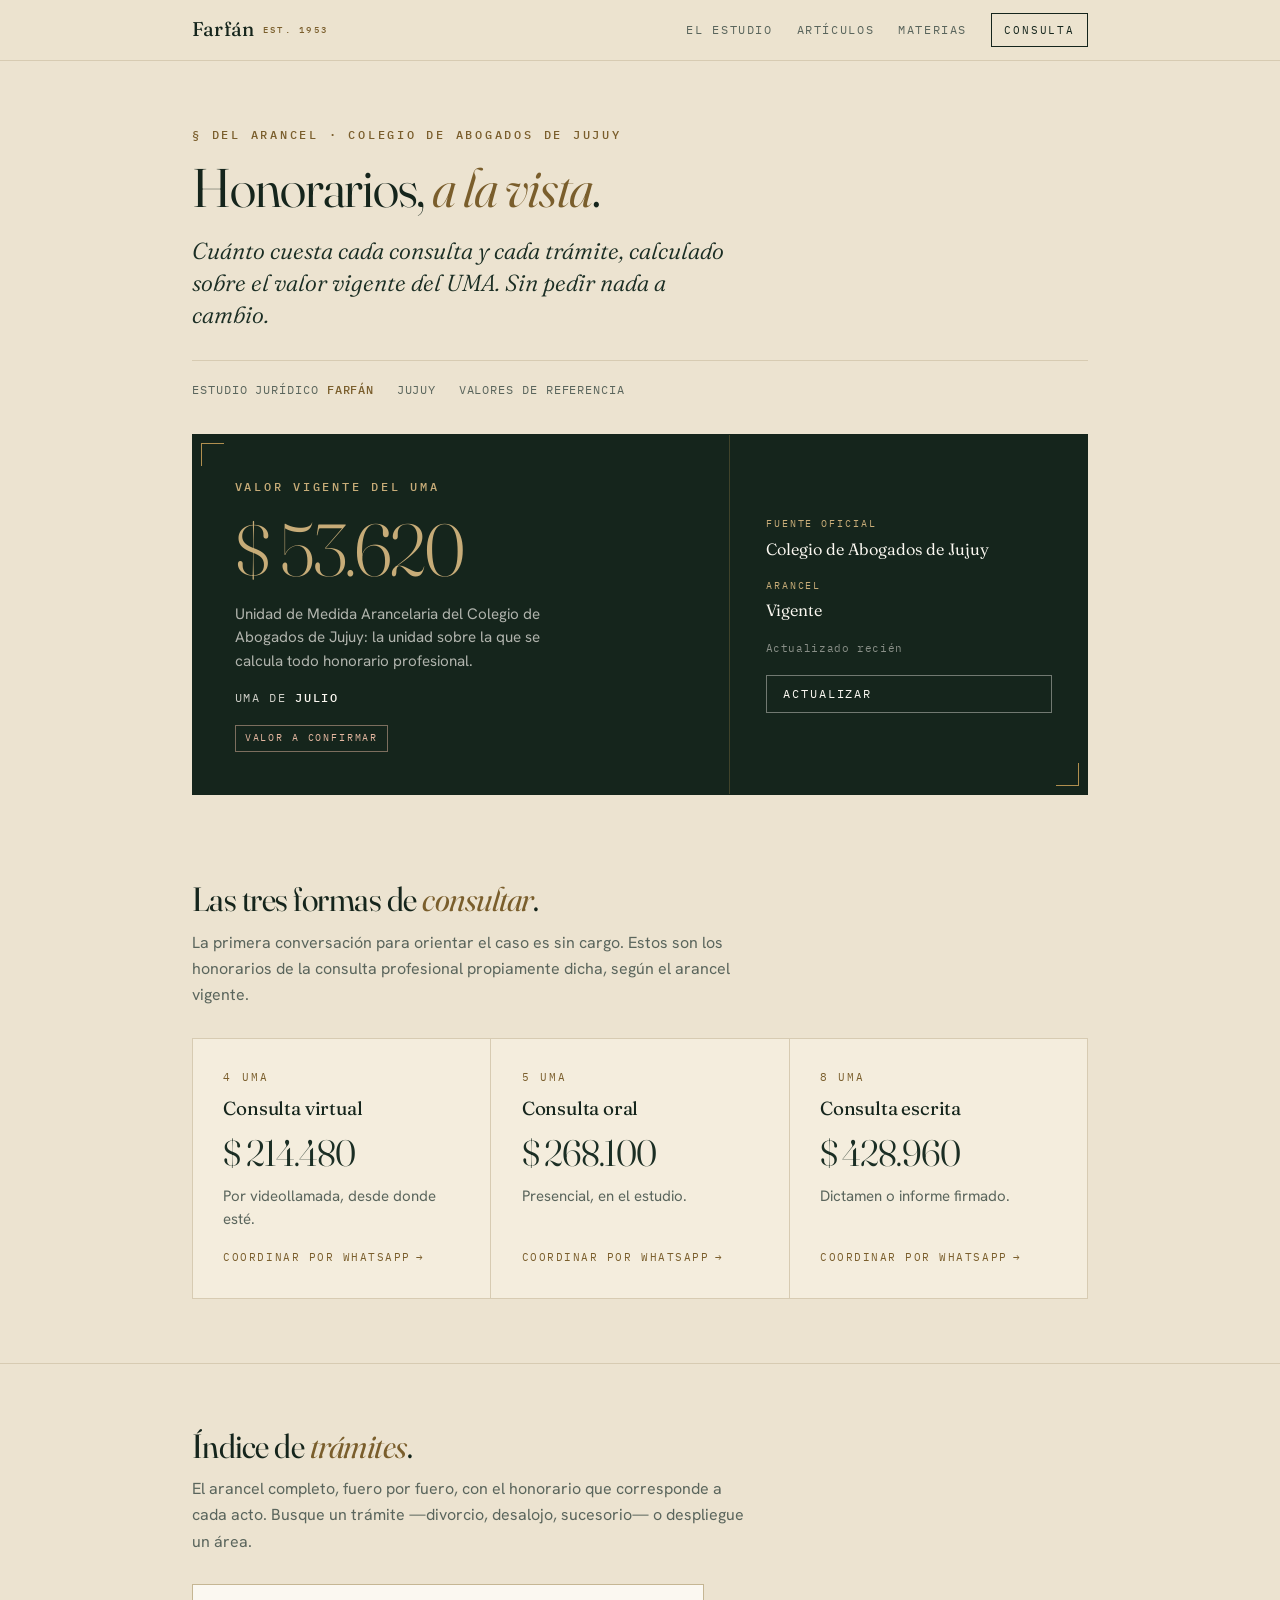
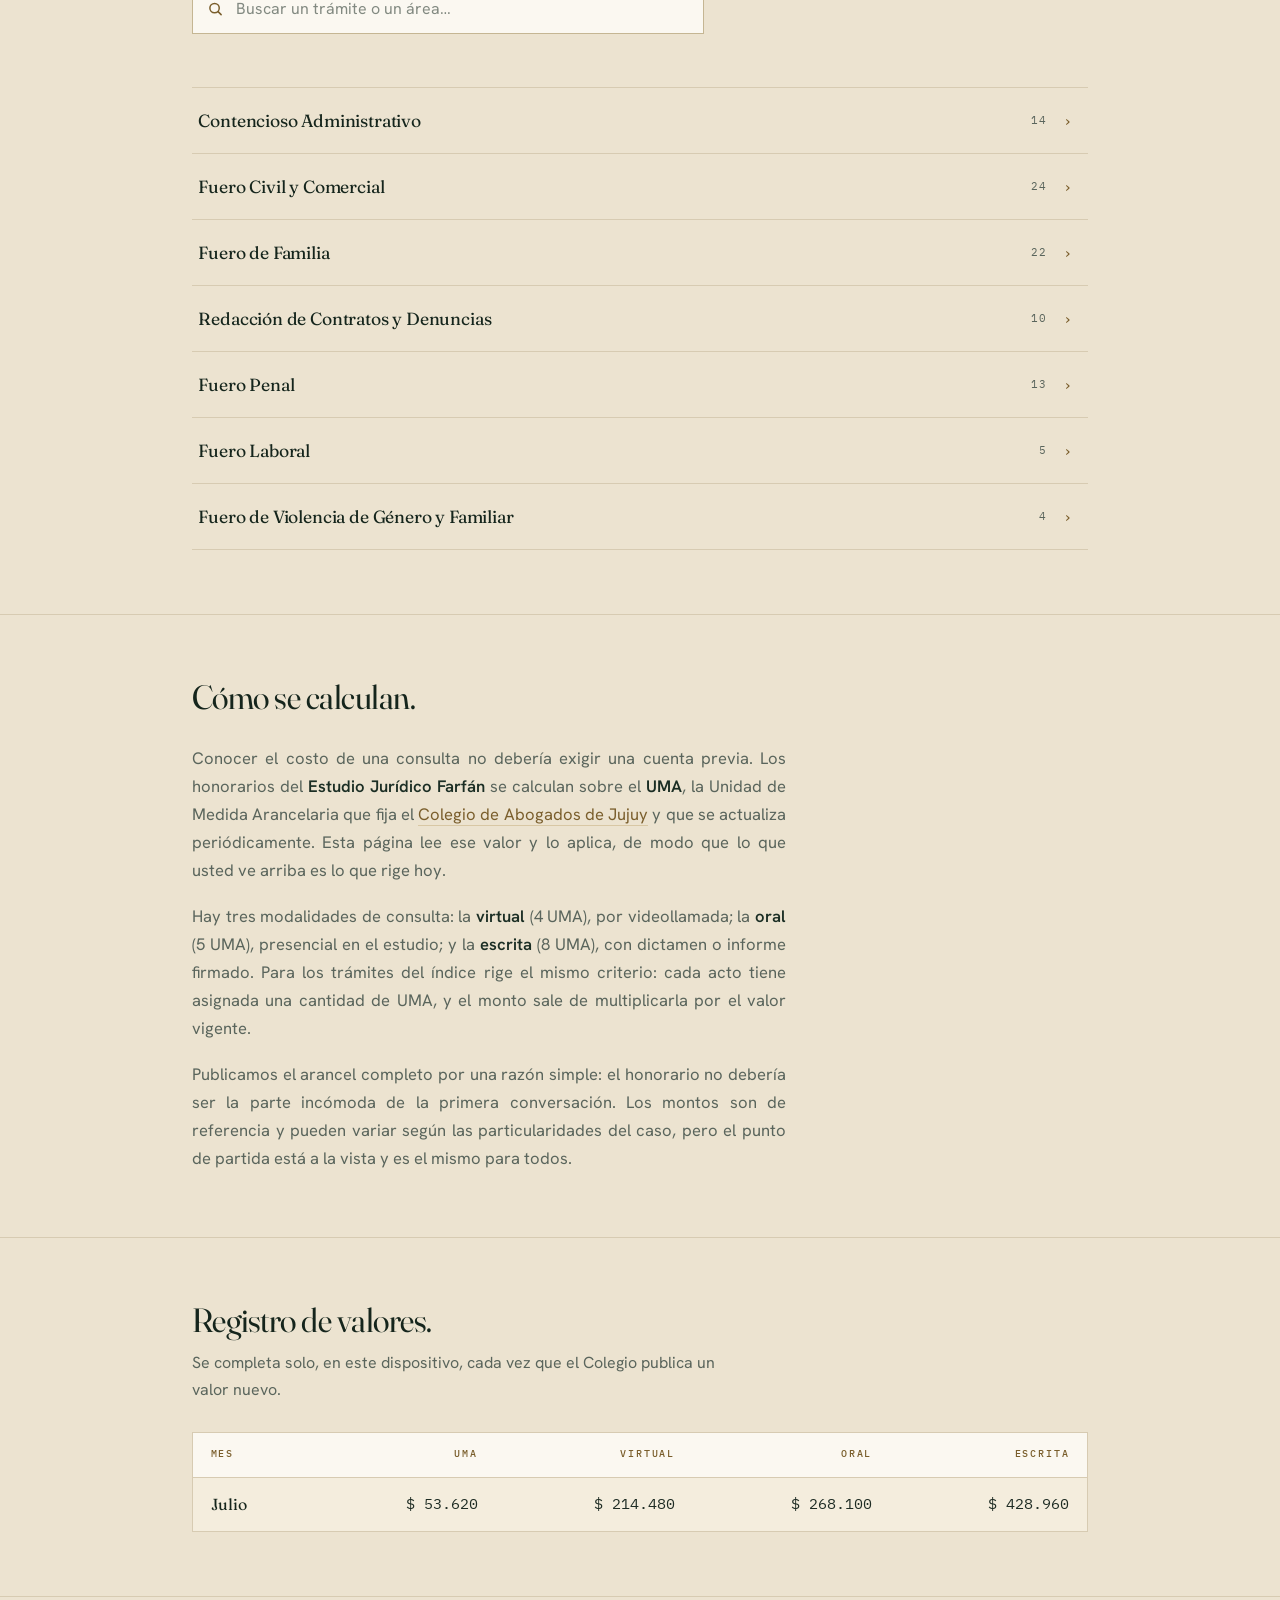
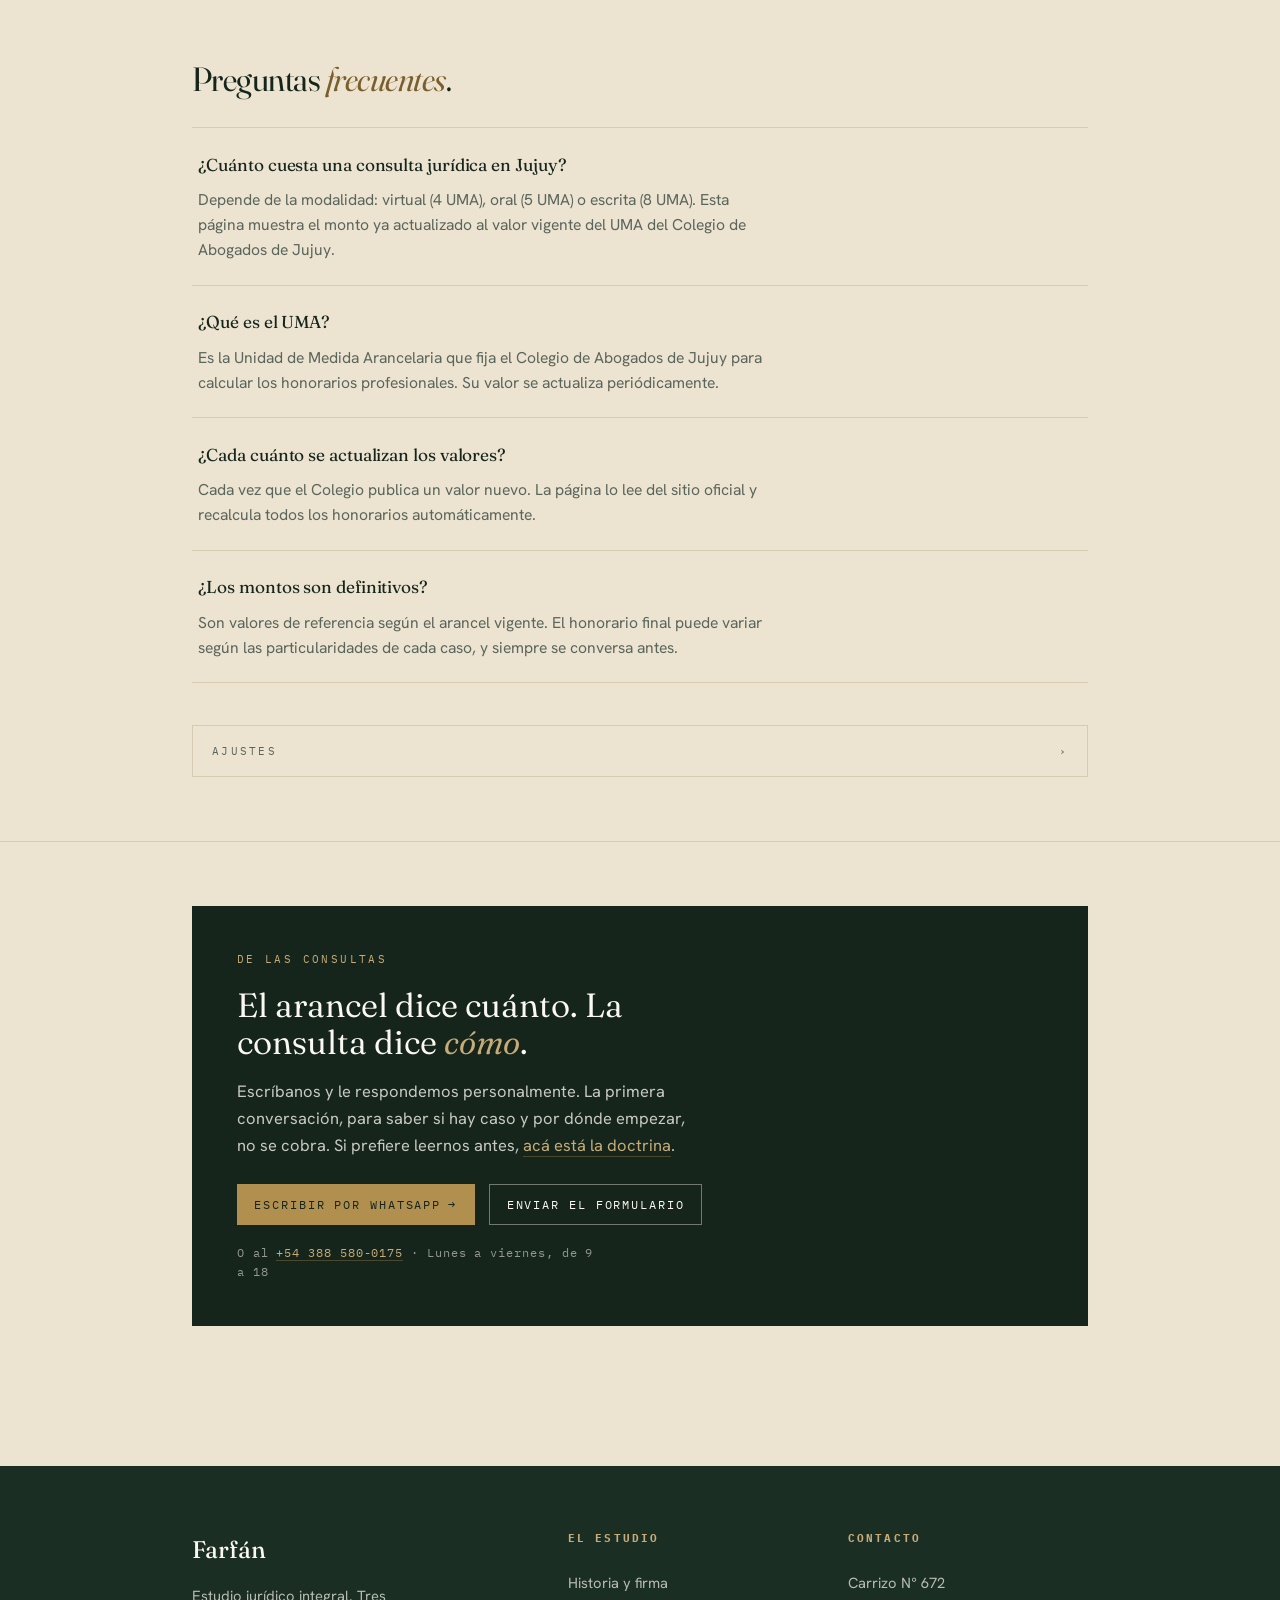
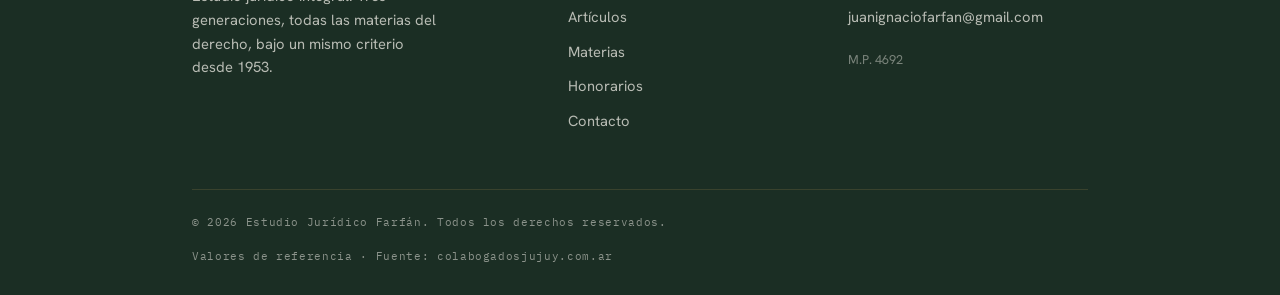
==== commit 21943d55: "WhatsApp donde está el precio El tráfico del arancel no tenía a dónde ir: sólo un formulario con res" ====
--- a/honorarios/index.html
+++ b/honorarios/index.html
@@ -35,6 +35,7 @@
   "url": "https://estudiofarfan.netlify.app/honorarios/",
   "areaServed": { "@type": "AdministrativeArea", "name": "Jujuy, Argentina" },
   "address": { "@type": "PostalAddress", "streetAddress": "Carrizo N° 672", "addressRegion": "Jujuy", "addressCountry": "AR" },
+  "telephone": "+543885800175",
   "email": "juanignaciofarfan@gmail.com",
   "founder": { "@type": "Person", "name": "Ciro Alberto Farfán" },
   "foundingDate": "1953",
@@ -207,6 +208,11 @@
 .card .monto{margin-top:.9rem;font-family:"Fraunces",serif;font-weight:340;font-variation-settings:"opsz" 144;
   font-size:clamp(1.7rem,1.2rem + 1.6vw,2.3rem);line-height:1;letter-spacing:-.025em;color:var(--ink-2)}
 .card .desc{margin-top:.8rem;font-size:.94rem;color:var(--text-soft);line-height:1.5}
+.card-wa{margin-top:auto;padding-top:1.2rem;display:inline-flex;align-items:center;gap:.5em;align-self:flex-start;
+  font-family:"IBM Plex Mono",monospace;font-size:.68rem;letter-spacing:.14em;text-transform:uppercase;color:var(--brass-ink)}
+.card-wa .arr{transition:transform .3s var(--ease)}
+.card-wa:hover{color:var(--ink)}
+.card-wa:hover .arr{transform:translateX(4px)}
 
 /* ============ BUSCADOR ============ */
 .catalog-search{position:relative;max-width:32rem}
@@ -298,7 +304,11 @@
 .doc-cta h2{font-family:"Fraunces",serif;font-weight:360;font-size:clamp(1.5rem,1.1rem + 1.4vw,2.1rem);line-height:1.1;color:var(--bone);max-width:24ch}
 .doc-cta h2 em{font-style:italic;color:var(--brass-soft)}
 .doc-cta p{color:rgba(251,248,241,.78);max-width:52ch}
+.doc-cta p a{color:var(--brass-soft);border-bottom:1px solid var(--brass-line)}
+.doc-cta p a:hover{border-bottom-color:var(--brass)}
 .cta-actions{margin-top:.4rem;display:flex;flex-wrap:wrap;gap:.9rem}
+.cta-tel{font-family:"IBM Plex Mono",monospace;font-size:.72rem;letter-spacing:.08em;color:rgba(251,248,241,.55)!important}
+.cta-tel a{color:var(--brass-soft)}
 
 /* ============ FOOTER ============ */
 .site-foot{background:var(--ink-2);color:rgba(251,248,241,.7);padding-block:clamp(3rem,5vw,4.2rem) 1.8rem;margin-top:clamp(3rem,6vw,5rem)}
@@ -444,18 +454,21 @@
           <h3>Consulta virtual</h3>
           <div class="monto" id="monto-virtual">—</div>
           <p class="desc">Por videollamada, desde donde esté.</p>
+          <a class="card-wa" id="wa-virtual" href="https://wa.me/5493885800175" target="_blank" rel="noopener">Coordinar por WhatsApp <span class="arr" aria-hidden="true">→</span></a>
         </article>
         <article class="card">
           <span class="tag">5 UMA</span>
           <h3>Consulta oral</h3>
           <div class="monto" id="monto-oral">—</div>
           <p class="desc">Presencial, en el estudio.</p>
+          <a class="card-wa" id="wa-oral" href="https://wa.me/5493885800175" target="_blank" rel="noopener">Coordinar por WhatsApp <span class="arr" aria-hidden="true">→</span></a>
         </article>
         <article class="card">
           <span class="tag">8 UMA</span>
           <h3>Consulta escrita</h3>
           <div class="monto" id="monto-escrita">—</div>
           <p class="desc">Dictamen o informe firmado.</p>
+          <a class="card-wa" id="wa-escrita" href="https://wa.me/5493885800175" target="_blank" rel="noopener">Coordinar por WhatsApp <span class="arr" aria-hidden="true">→</span></a>
         </article>
       </div>
     </div>
@@ -584,11 +597,12 @@
       <div class="doc-cta reveal">
         <p class="k">De las consultas</p>
         <h2>El arancel dice cuánto. La consulta dice <em>cómo</em>.</h2>
-        <p>Cuéntenos de qué se trata y le respondemos personalmente dentro de las 48 horas hábiles. La primera conversación, para saber si hay caso y por dónde empezar, no se cobra.</p>
+        <p>Escríbanos y le respondemos personalmente. La primera conversación, para saber si hay caso y por dónde empezar, no se cobra. Si prefiere leernos antes, <a href="/#articulos">acá está la doctrina</a>.</p>
         <div class="cta-actions">
-          <a class="btn btn-brass" href="/#contacto">Solicitar una consulta <span class="arr">→</span></a>
-          <a class="btn btn-ghost" href="/#articulos">Leer la doctrina</a>
+          <a class="btn btn-brass" id="wa-general" href="https://wa.me/5493885800175" target="_blank" rel="noopener">Escribir por WhatsApp <span class="arr">→</span></a>
+          <a class="btn btn-ghost" href="/#contacto">Enviar el formulario</a>
         </div>
+        <p class="cta-tel">O al <a id="wa-tel" href="https://wa.me/5493885800175" target="_blank" rel="noopener">+54 388 580-0175</a> · Lunes a viernes, de 9 a 18</p>
       </div>
     </div>
   </section>
@@ -649,11 +663,13 @@
 
   // ===================== Configuración =====================
   const TARIFAS = [
-    { id:'virtual', umas:4 },
-    { id:'oral',    umas:5 },
-    { id:'escrita', umas:8 },
+    { id:'virtual', umas:4, nombre:'consulta virtual' },
+    { id:'oral',    umas:5, nombre:'consulta oral' },
+    { id:'escrita', umas:8, nombre:'consulta escrita' },
   ];
   const UMA_FALLBACK = 53620;                 // valor de respaldo
+  // WhatsApp del estudio. Formato internacional para móviles argentinos: 54 + 9 + área + número.
+  const WA = '5493885800175';
   const CACHE_TTL_MS = 12 * 60 * 60 * 1000;   // 12 horas
   const SITE_URL = 'https://colabogadosjujuy.com.ar/';
   const GEMINI_MODEL = 'gemini-2.0-flash';
@@ -720,6 +736,8 @@
     const ds = Math.floor(hs / 24);
     return 'hace ' + ds + (ds === 1 ? ' día' : ' días');
   }
+
+  const waLink = (texto) => 'https://wa.me/' + WA + '?text=' + encodeURIComponent(texto);
 
   let toastTimer = null;
   function toast(msg){
@@ -866,7 +884,16 @@
     if (state.valor != null && !state.loading) bumpValue();
 
     TARIFAS.forEach(t => {
-      $('monto-' + t.id).textContent = state.valor != null ? fmt(state.valor * t.umas) : '—';
+      const monto = state.valor != null ? fmt(state.valor * t.umas) : null;
+      $('monto-' + t.id).textContent = monto || '—';
+      // El mensaje lleva el monto que el visitante está viendo: llega la consulta
+      // ya encuadrada y sin la pregunta incómoda de por medio.
+      const wa = $('wa-' + t.id);
+      if (wa){
+        wa.href = waLink(monto
+          ? 'Hola. Vi en la web la ' + t.nombre + ' (' + monto + ') y quisiera coordinar una.'
+          : 'Hola. Quisiera coordinar una ' + t.nombre + '.');
+      }
     });
 
     renderHistory();
@@ -903,12 +930,57 @@
     const m = (location.hash || '').match(/^#area-([a-z0-9_-]+)$/i);
     return m ? m[1] : '';
   }
+  // scrollIntoView no sirve acá: con scroll-behavior:smooth en el CSS, el
+  // re-render del catálogo cancela la animación y la vista se queda arriba.
+  // Con coordenadas y behavior explícito, el salto es firme.
+  const TOPE = 72;   // alto del encabezado fijo
+  function objetivoDe(area){
+    const el = $('area-' + area);
+    return el ? Math.max(0, el.getBoundingClientRect().top + window.scrollY - TOPE) : null;
+  }
+
+  // Al entrar por enlace de materia hay que reafirmar la posición: lo que está
+  // arriba del catálogo (tipografías, montos, botón de instalar) sigue cambiando
+  // de alto después del primer render y se lleva la vista puesta. Se abandona
+  // apenas el visitante toca algo, para no pelearle el scroll.
+  function anclarEnArea(area){
+    const hasta = Date.now() + 2000;
+    let ultima = -1, cancelado = false;
+    const cancelar = () => { cancelado = true; };
+    ['wheel','touchstart','keydown','mousedown'].forEach((ev) =>
+      window.addEventListener(ev, cancelar, { once:true, passive:true }));
+
+    const ajustar = () => {
+      if (cancelado || Date.now() > hasta) return false;
+      const y = objetivoDe(area);
+      if (y != null && Math.abs(y - ultima) > 1){
+        window.scrollTo({ top:y, behavior:'instant' });
+        ultima = y;
+      }
+      return true;
+    };
+
+    ajustar();                                    // ya mismo, sin esperar un cuadro
+    const paso = () => { if (ajustar()) requestAnimationFrame(paso); };
+    requestAnimationFrame(paso);                  // mientras la pestaña se dibuja
+
+    // Los dos saltos de alto que se llevan la vista puesta. Llegan aunque la
+    // pestaña esté en segundo plano, donde requestAnimationFrame no corre.
+    if (document.fonts && document.fonts.ready) document.fonts.ready.then(ajustar);
+    window.addEventListener('load', ajustar, { once:true });
+    setTimeout(ajustar, 400);
+    setTimeout(ajustar, 1200);
+  }
+
   function irAlArea(area){
     if (!area) return;
+    // Abrir también en el DOM: el render que sigue sincroniza el estado desde ahí
+    // y, si el panel figura cerrado, descarta el área que acabamos de sumar.
+    const el = $('area-' + area);
+    if (el) el.open = true;
     areasAbiertas.add(area);
     renderServicios();
-    const el = $('area-' + area);
-    if (el) el.scrollIntoView({ behavior:'smooth', block:'start' });
+    anclarEnArea(area);
   }
 
   async function loadServicios(){
@@ -920,10 +992,7 @@
       const area = areaDelHash();
       if (area) areasAbiertas.add(area);       // llega abierta, sin parpadeo
       renderServicios();
-      if (area){
-        const el = $('area-' + area);
-        if (el) el.scrollIntoView({ behavior:'auto', block:'start' });
-      }
+      if (area) anclarEnArea(area);
     } catch(e){}
   }
 
@@ -1201,6 +1270,12 @@
   }
 
   // ===================== Inicio =====================
+  // Los enlaces de cada tarifa se arman en render(), con el monto a la vista.
+  ['wa-general','wa-tel'].forEach((id) => {
+    const el = $(id);
+    if (el) el.href = waLink('Hola. Quisiera hacer una consulta con el estudio.');
+  });
+
   refreshKeyStatus();
   renderHistory();
   loadServicios();
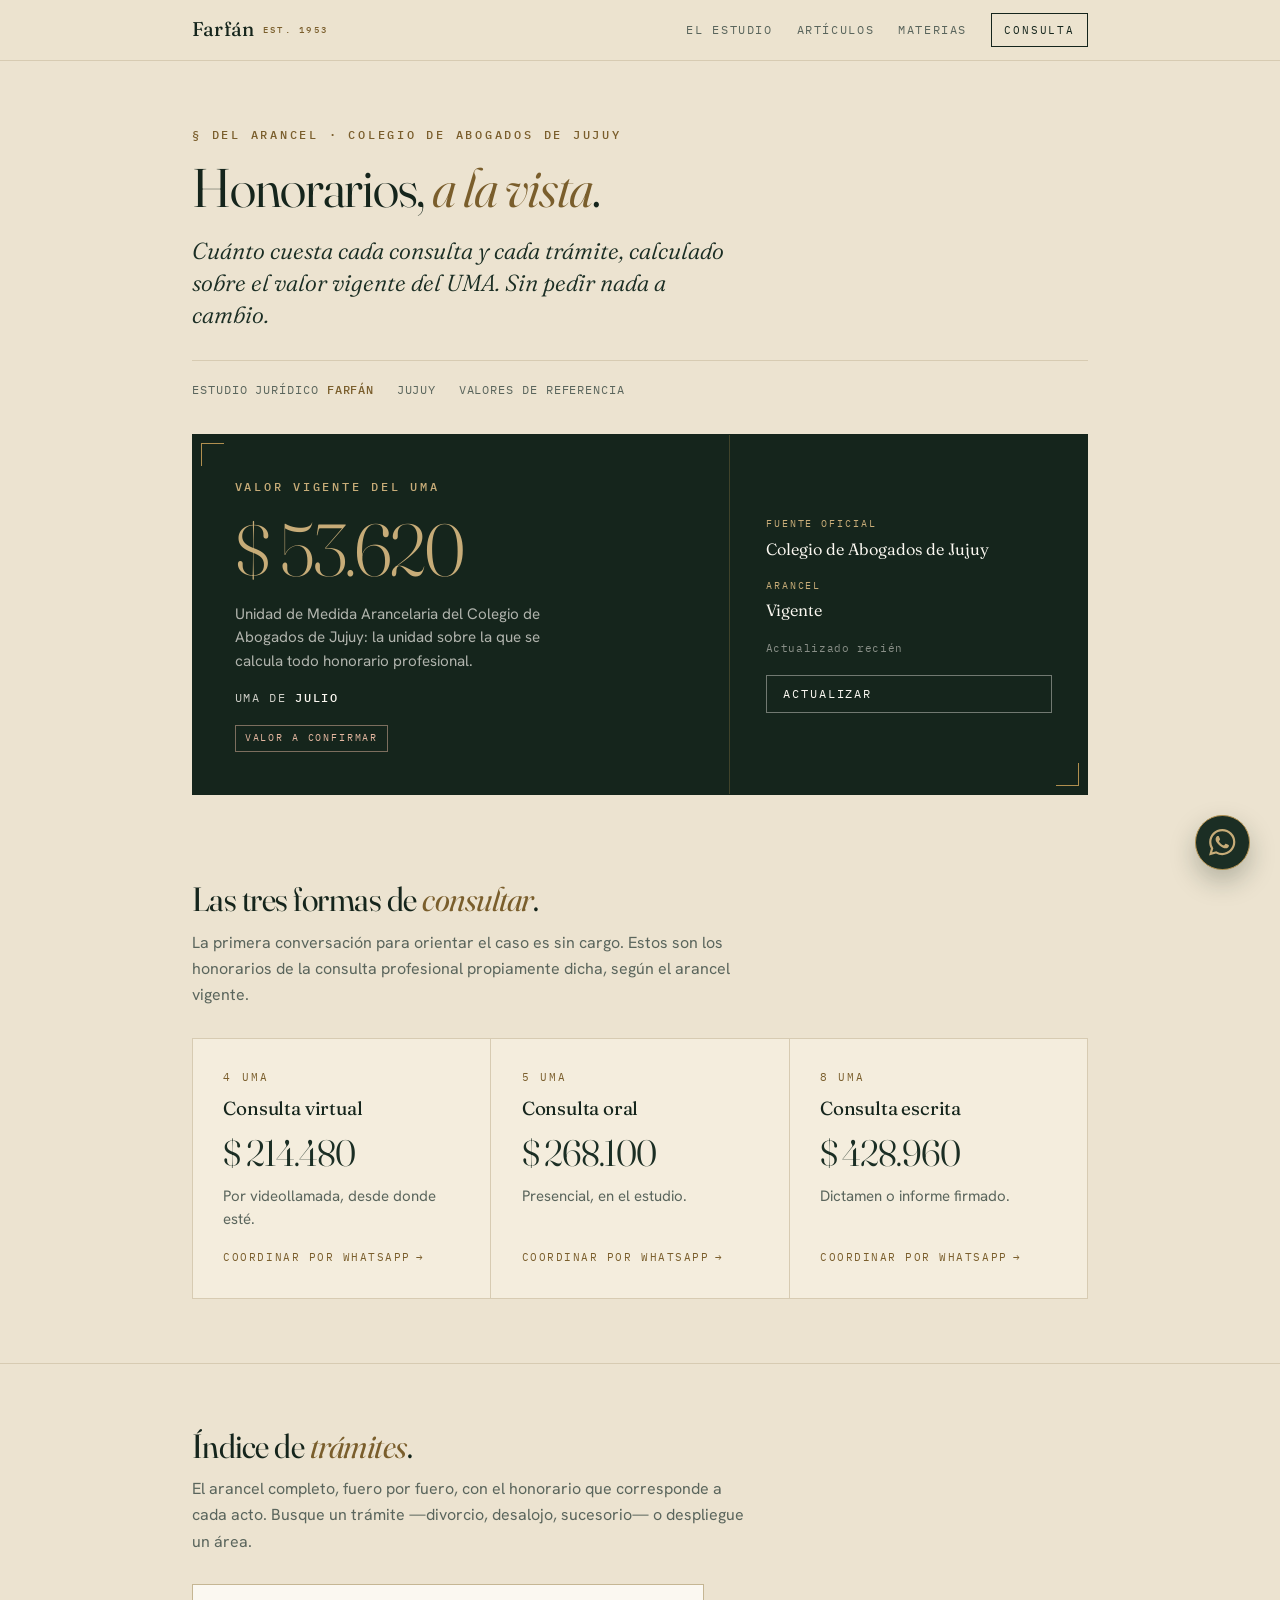
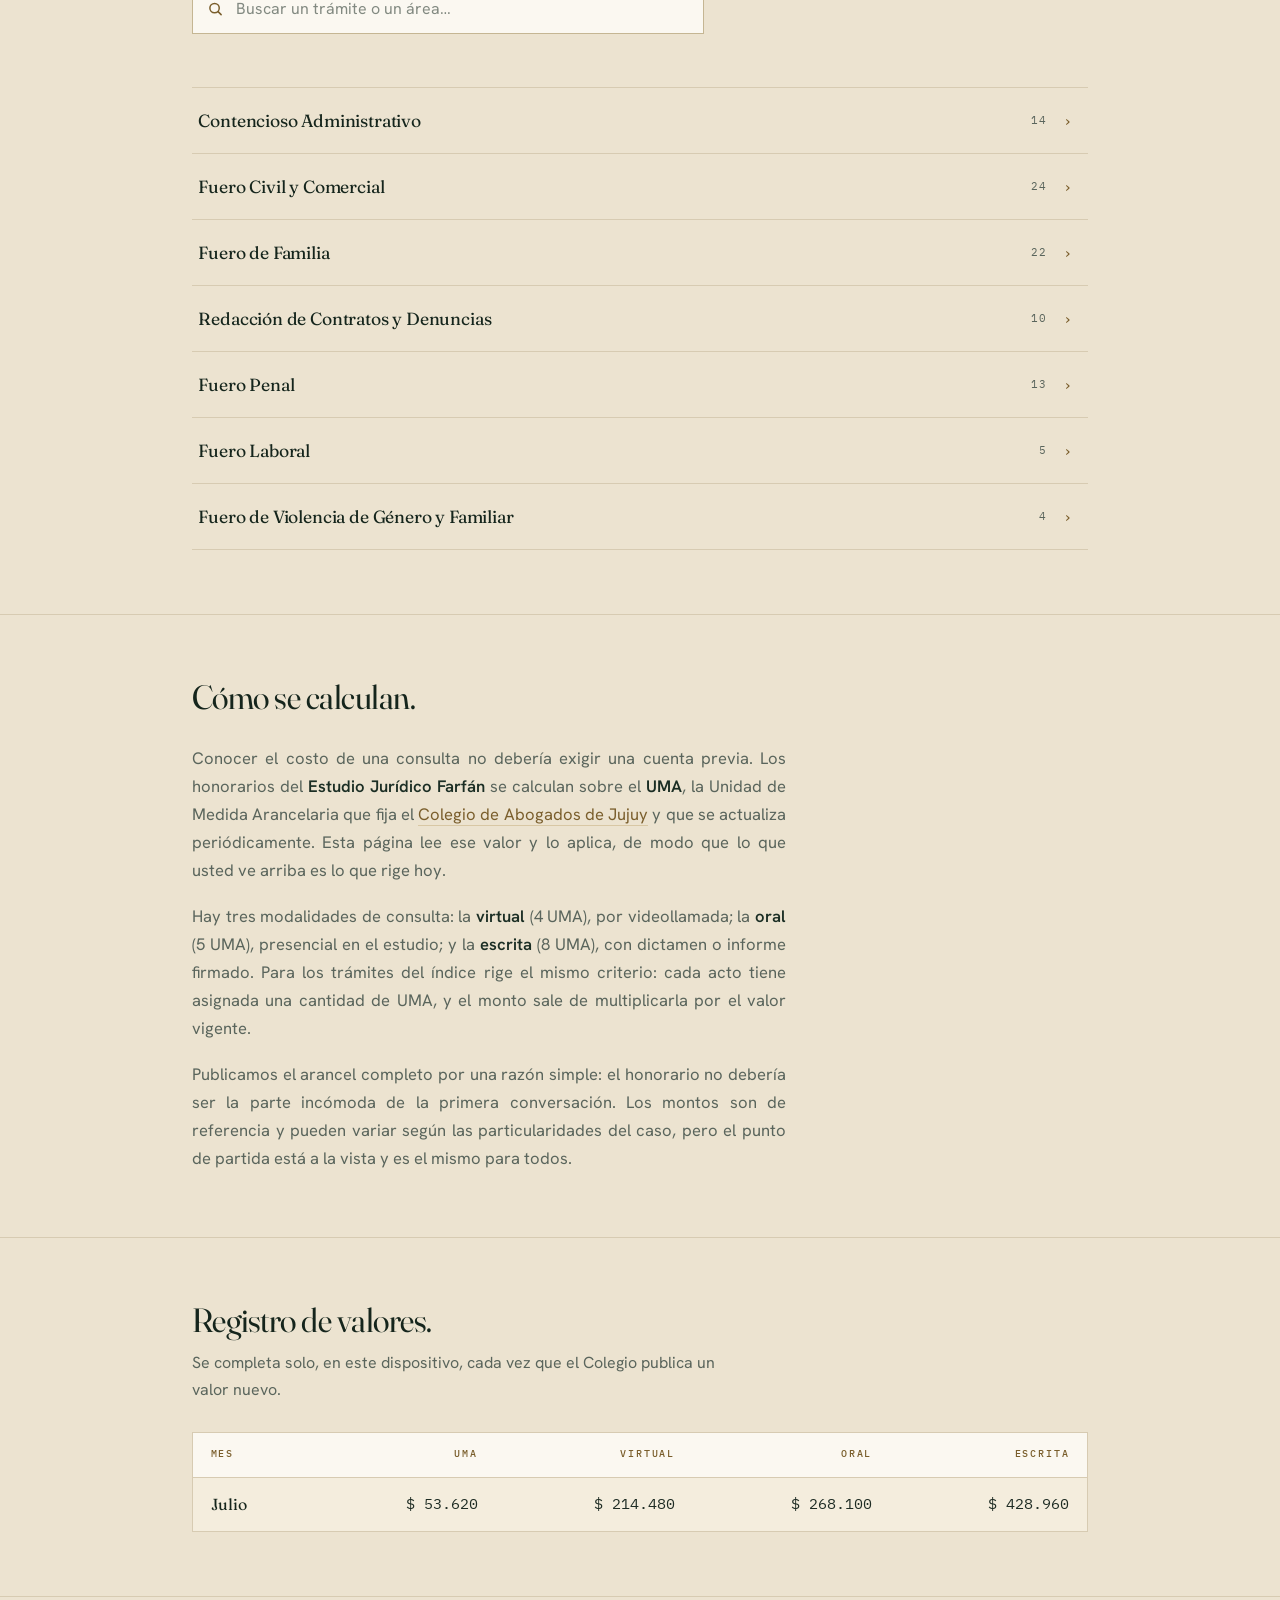
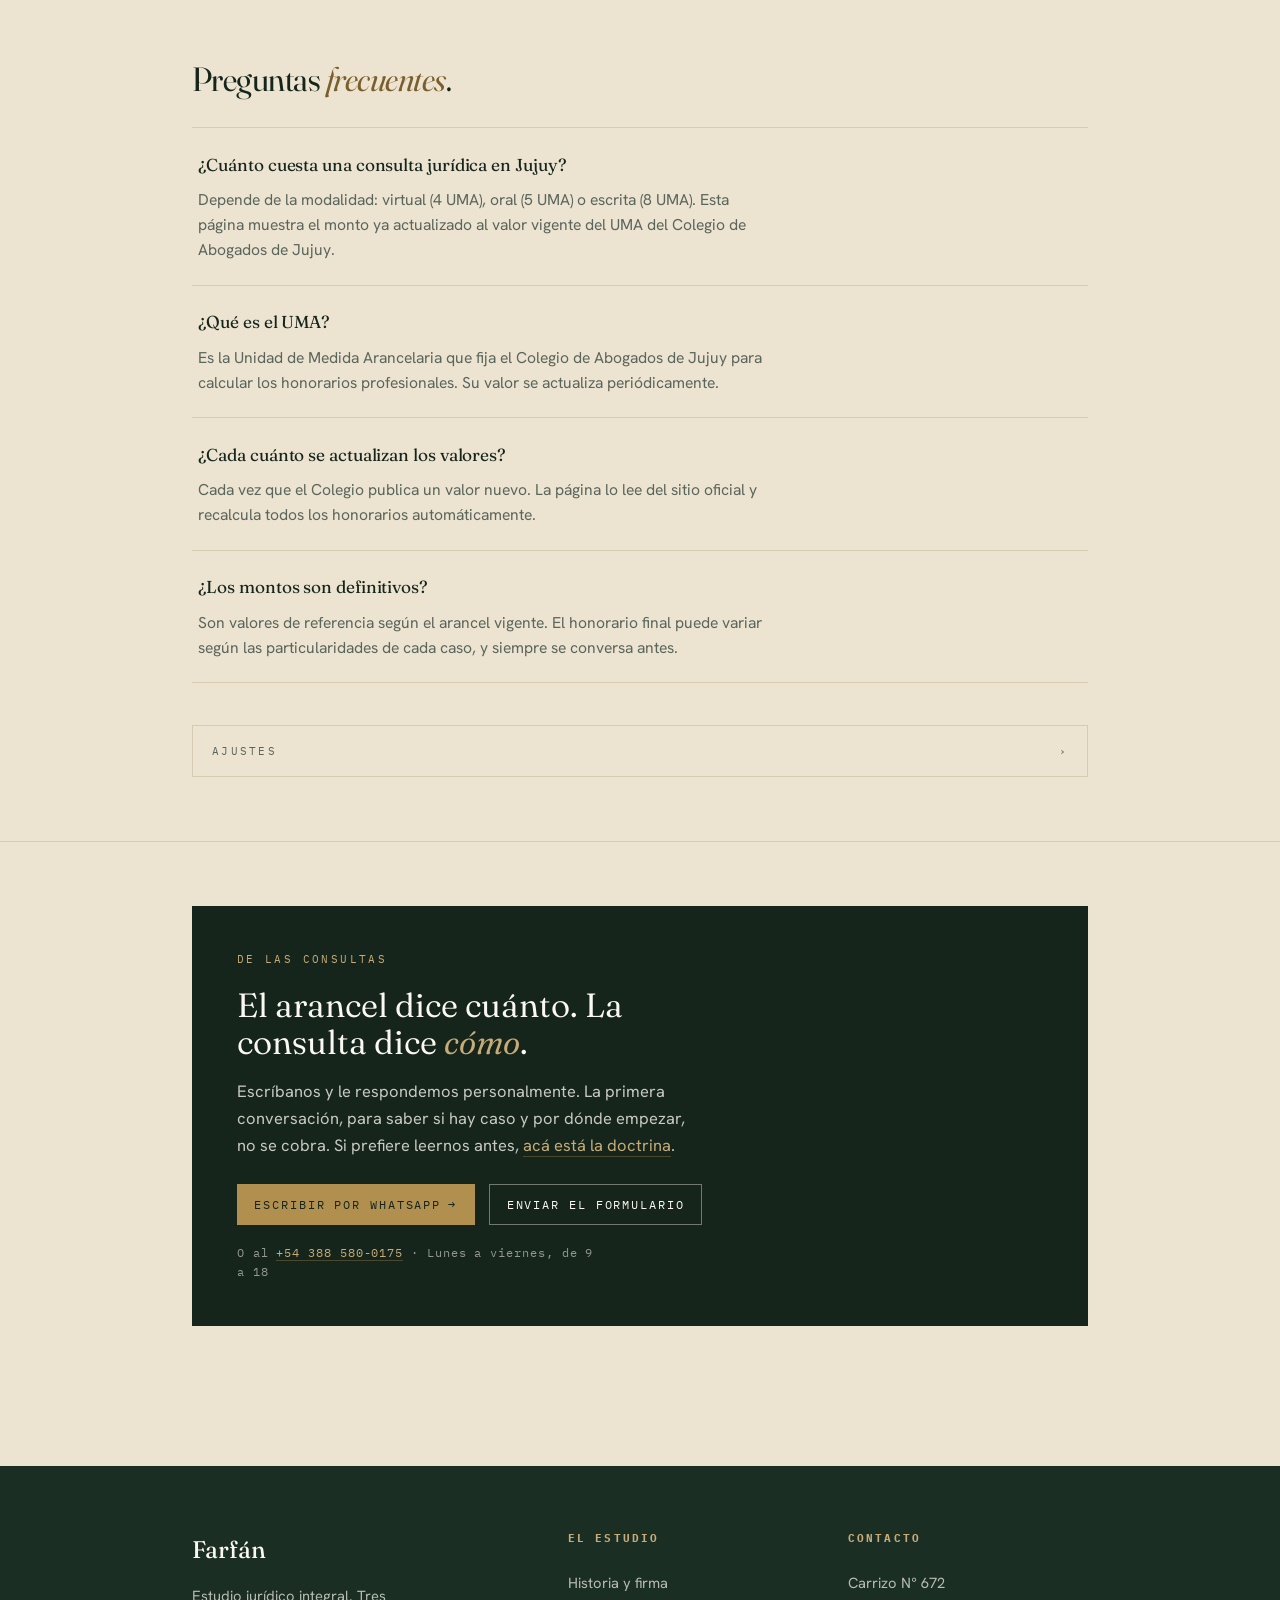
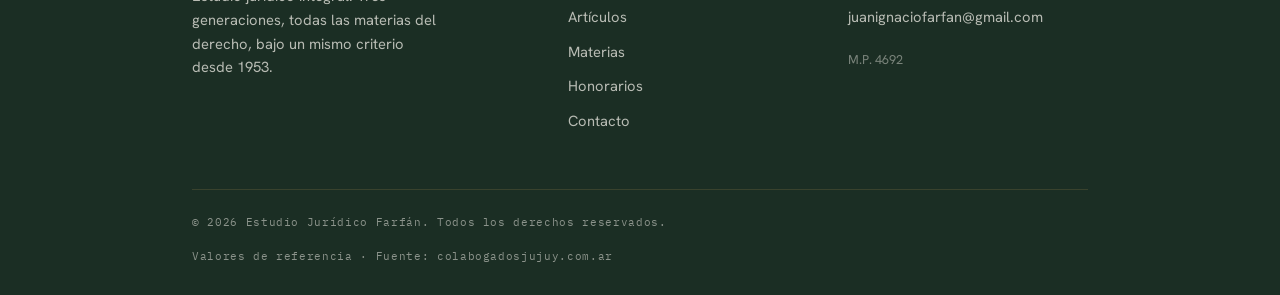
==== commit 08723173: "WhatsApp a un toque, en cualquier parte del sitio Botón fijo abajo a la derecha en la home, el aranc" ====
--- a/honorarios/index.html
+++ b/honorarios/index.html
@@ -376,6 +376,43 @@
   .servicio-item{flex-direction:column;align-items:flex-start;gap:.3rem}
   .foot-top{grid-template-columns:1fr}
   .prose p{hyphenate-limit-chars:5 2 2;overflow-wrap:break-word}
+  /* El aviso sube para no chocar con el botón flotante de WhatsApp */
+  .toast{bottom:5.4rem}
+}
+
+/* ============ WHATSAPP FLOTANTE ============ */
+/* Contacto siempre a mano, abajo a la derecha. Queda por debajo del encabezado,
+   del modal (90) y del aviso (95) para no taparlos. */
+.wa-float{
+  position:fixed;z-index:55;
+  right:clamp(1rem,3vw,1.9rem);
+  bottom:calc(clamp(1rem,3vw,1.9rem) + env(safe-area-inset-bottom,0px));
+  width:3.4rem;height:3.4rem;border-radius:50%;
+  display:grid;place-items:center;
+  background:var(--ink-2);color:var(--brass-soft);
+  border:1px solid var(--brass);
+  box-shadow:0 .7rem 1.6rem rgba(21,37,28,.26);
+  transition:background .3s var(--ease),color .3s var(--ease),border-color .3s var(--ease),box-shadow .3s var(--ease);
+}
+.wa-float svg{width:1.65rem;height:1.65rem;fill:currentColor}
+.wa-float:hover{background:var(--brass);color:var(--ink);border-color:var(--brass);box-shadow:0 .9rem 2rem rgba(21,37,28,.34)}
+.wa-float:focus-visible{outline:2px solid var(--brass);outline-offset:3px;border-radius:50%}
+.wa-float .wa-tip{
+  position:absolute;right:calc(100% + .7rem);white-space:nowrap;
+  font-family:"IBM Plex Mono",monospace;font-size:.66rem;letter-spacing:.16em;text-transform:uppercase;
+  background:var(--ink);color:var(--bone);border:1px solid var(--brass-line);
+  padding:.55rem .8rem;opacity:0;transform:translateX(.4rem);pointer-events:none;
+  transition:opacity .25s var(--ease),transform .25s var(--ease);
+}
+.wa-float:hover .wa-tip,.wa-float:focus-visible .wa-tip{opacity:1;transform:none}
+@media (prefers-reduced-motion:no-preference){
+  .wa-float{animation:wa-in .45s var(--ease) .7s backwards}
+  @keyframes wa-in{from{opacity:0;transform:translateY(.6rem) scale(.92)}}
+}
+@media (max-width:560px){
+  .wa-float{width:3.1rem;height:3.1rem}
+  .wa-float svg{width:1.5rem;height:1.5rem}
+  .wa-float .wa-tip{display:none}
 }
 </style>
 </head>
@@ -657,6 +694,12 @@
 
 <div class="toast" id="toast" role="status" aria-live="polite"></div>
 
+<!-- Contacto directo por WhatsApp, a la vista en toda la página -->
+<a class="wa-float" id="wa-flotante" href="https://wa.me/5493885800175" target="_blank" rel="noopener" aria-label="Escribir al estudio por WhatsApp">
+  <span class="wa-tip" aria-hidden="true">Escribir por WhatsApp</span>
+  <svg viewBox="0 0 24 24" aria-hidden="true" focusable="false"><path d="M17.472 14.382c-.297-.149-1.758-.867-2.03-.967-.273-.099-.471-.148-.67.15-.197.297-.767.966-.94 1.164-.173.199-.347.223-.644.075-.297-.15-1.255-.463-2.39-1.475-.883-.788-1.48-1.761-1.653-2.059-.173-.297-.018-.458.13-.606.134-.133.298-.347.446-.52.149-.174.198-.298.298-.497.099-.198.05-.371-.025-.52-.075-.149-.669-1.612-.916-2.207-.242-.579-.487-.5-.669-.51-.173-.008-.371-.01-.57-.01-.198 0-.52.074-.792.372-.272.297-1.04 1.016-1.04 2.479 0 1.462 1.065 2.875 1.213 3.074.149.198 2.096 3.2 5.077 4.487.709.306 1.262.489 1.694.625.712.227 1.36.195 1.872.118.571-.085 1.758-.719 2.006-1.413.248-.694.248-1.289.173-1.413-.074-.124-.272-.198-.57-.347m-5.421 7.403h-.004a9.87 9.87 0 0 1-5.031-1.378l-.361-.214-3.741.982.998-3.648-.235-.374a9.86 9.86 0 0 1-1.51-5.26c.001-5.45 4.436-9.884 9.888-9.884 2.64 0 5.122 1.03 6.988 2.898a9.825 9.825 0 0 1 2.893 6.994c-.003 5.45-4.437 9.884-9.885 9.884m8.413-18.297A11.815 11.815 0 0 0 12.05 0C5.495 0 .16 5.335.157 11.892c0 2.096.547 4.142 1.588 5.945L.057 24l6.305-1.654a11.882 11.882 0 0 0 5.683 1.448h.005c6.554 0 11.89-5.335 11.893-11.893a11.821 11.821 0 0 0-3.48-8.413Z"/></svg>
+</a>
+
 <script>
 (() => {
   "use strict";
@@ -670,7 +713,6 @@
   const UMA_FALLBACK = 53620;                 // valor de respaldo
   // WhatsApp del estudio. Formato internacional para móviles argentinos: 54 + 9 + área + número.
   const WA = '5493885800175';
-  const CACHE_TTL_MS = 12 * 60 * 60 * 1000;   // 12 horas
   const SITE_URL = 'https://colabogadosjujuy.com.ar/';
   const GEMINI_MODEL = 'gemini-2.0-flash';
   const LS = { key:'hjf_gemini_key', cache:'hjf_cache', history:'hjf_history' };
@@ -1117,24 +1159,30 @@
   }
 
   // ===================== Orquestador =====================
+  // uma.json manda: lo verifica todos los días el Action del repo, leyendo el
+  // sitio del Colegio desde un servidor, sin CORS y sin intermediarios. Salir a
+  // la web desde el navegador del visitante cuesta medio megabyte por proxy y a
+  // veces se cuelga, así que eso queda para cuando el valor quedó viejo o para
+  // cuando alguien toca "Actualizar" a propósito.
   async function resolveValue({ force = false } = {}){
+    if (force){ await refreshLive({ showLoading:true }); return; }
+
+    // Pintar al instante lo último visto, para no dejar la ficha en blanco
     const c = getCache();
-
-    // "Actualizar": consulta en vivo con indicador de carga
-    if (force){ await refreshLive({ showLoading:true }); return; }
-
-    // Carga normal: pintar al instante lo que haya (caché o valor base del sitio)
     if (c && c.valor){
       applyValue(c.valor, c.mes, c.source || 'oficial', c.ts, true, c.vencido);
-    } else {
-      const base = await fetchBase();
-      if (base) commit(base.valor, base.mes, 'oficial', base.vencido);
-      else applyValue(UMA_FALLBACK, '', 'fallback', Date.now(), false, false);
     }
 
-    // Refresco silencioso desde el sitio oficial, salvo que la caché sea fresca (< 12 h)
-    const fresh = c && c.valor && (Date.now() - c.ts) < CACHE_TTL_MS;
-    if (!fresh) refreshLive({ showLoading:false });
+    const base = await fetchBase();
+    if (base){
+      commit(base.valor, base.mes, 'oficial', base.vencido);
+      if (base.vencido) refreshLive({ showLoading:false });   // sólo si quedó viejo
+      return;
+    }
+
+    // Sin uma.json (offline y sin caché): respaldo, e intento en vivo
+    if (!c || !c.valor) applyValue(UMA_FALLBACK, '', 'fallback', Date.now(), false, false);
+    refreshLive({ showLoading:false });
   }
 
   // Busca el valor más actual: sitio oficial -> (Gemini solo si el dueño cargó clave) -> base.
@@ -1220,6 +1268,15 @@
     clearKey(); refreshKeyStatus(); toast('Clave borrada de este dispositivo.');
   });
 
+  // Medición: de qué parte del arancel sale el contacto. Si Plausible no está
+  // cargado (o lo bloquea una extensión), esto no hace nada y el clic sigue igual.
+  document.addEventListener('click', (e) => {
+    const a = e.target.closest && e.target.closest('a[href*="wa.me"]');
+    if (!a || typeof window.plausible !== 'function') return;
+    const origen = a.id ? a.id.replace(/^wa-/, '') : 'otro';
+    try { window.plausible('WhatsApp', { props:{ origen, pagina:'honorarios' } }); } catch(err){}
+  });
+
   window.addEventListener('online',  () => toast('Conexión restablecida.'));
   window.addEventListener('offline', () => toast('Sin conexión.'));
   window.addEventListener('hashchange', () => irAlArea(areaDelHash()));
@@ -1271,7 +1328,7 @@
 
   // ===================== Inicio =====================
   // Los enlaces de cada tarifa se arman en render(), con el monto a la vista.
-  ['wa-general','wa-tel'].forEach((id) => {
+  ['wa-general','wa-tel','wa-flotante'].forEach((id) => {
     const el = $(id);
     if (el) el.href = waLink('Hola. Quisiera hacer una consulta con el estudio.');
   });
